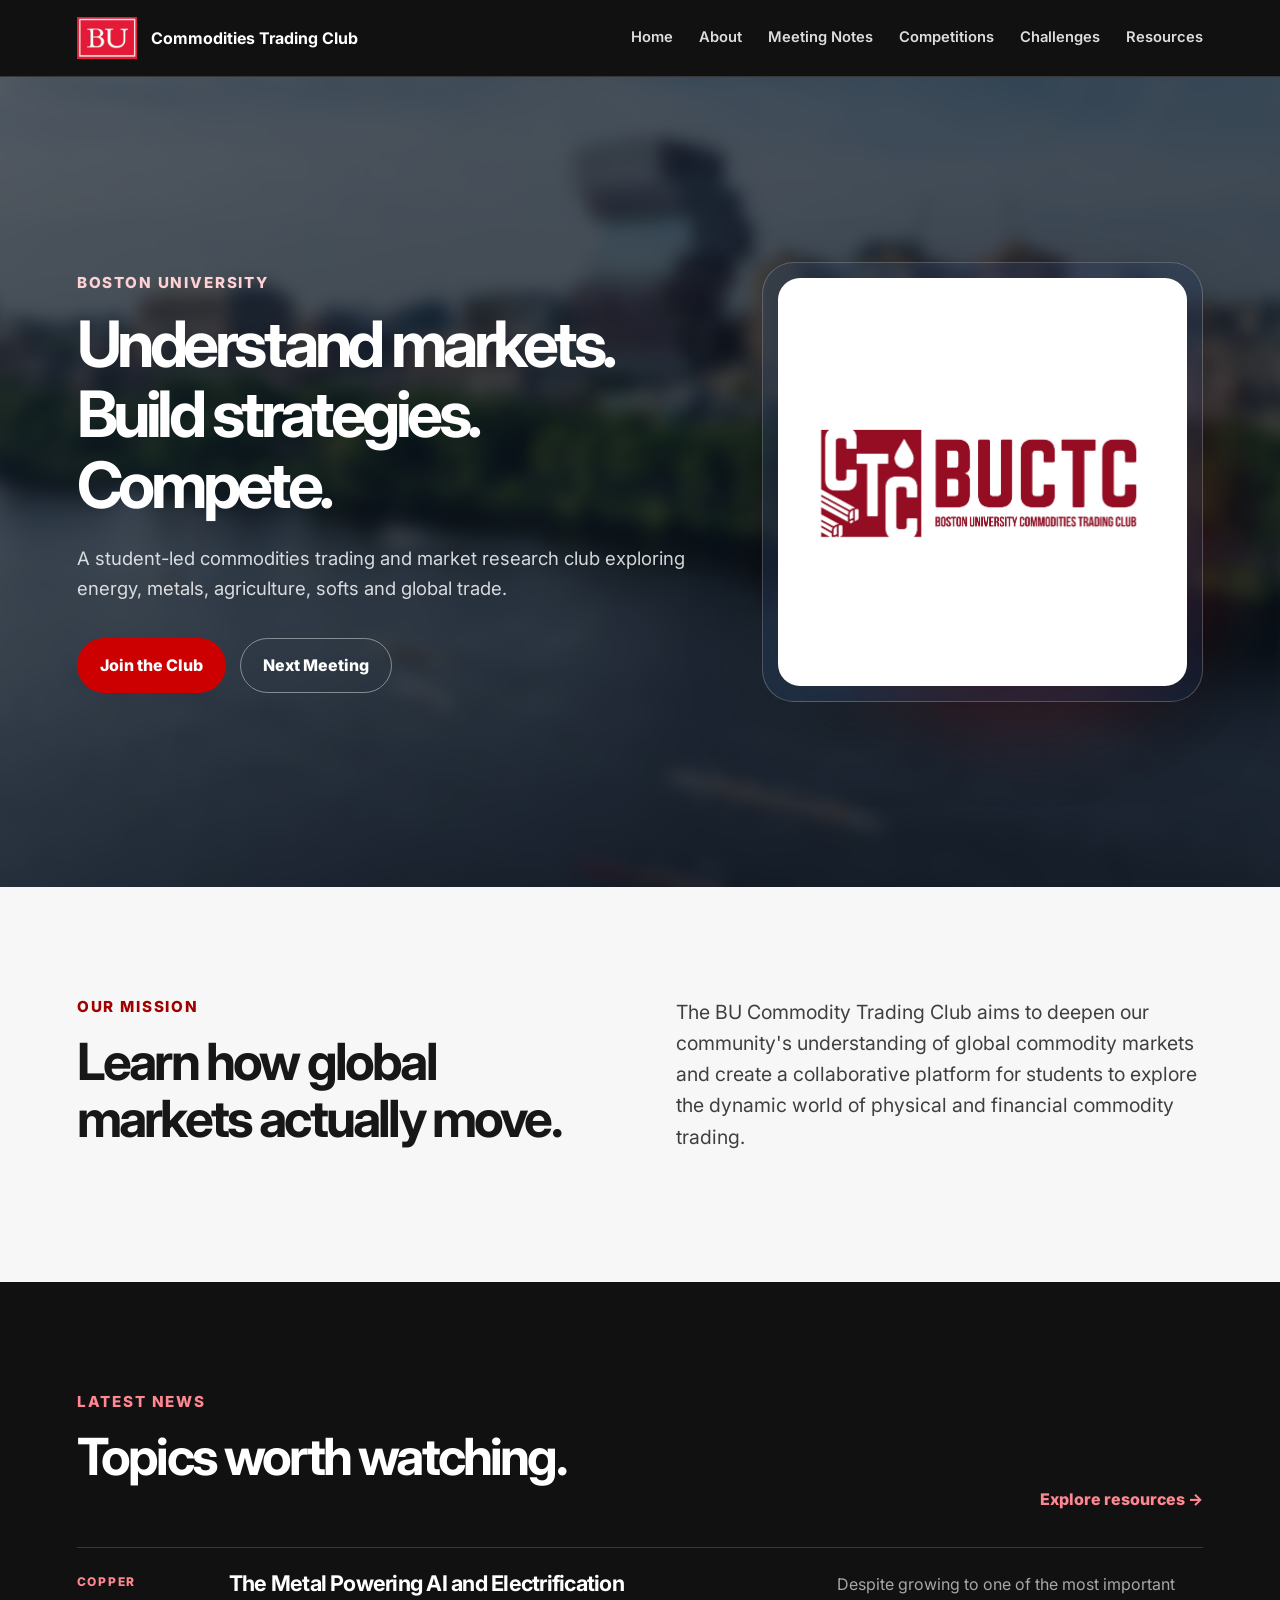
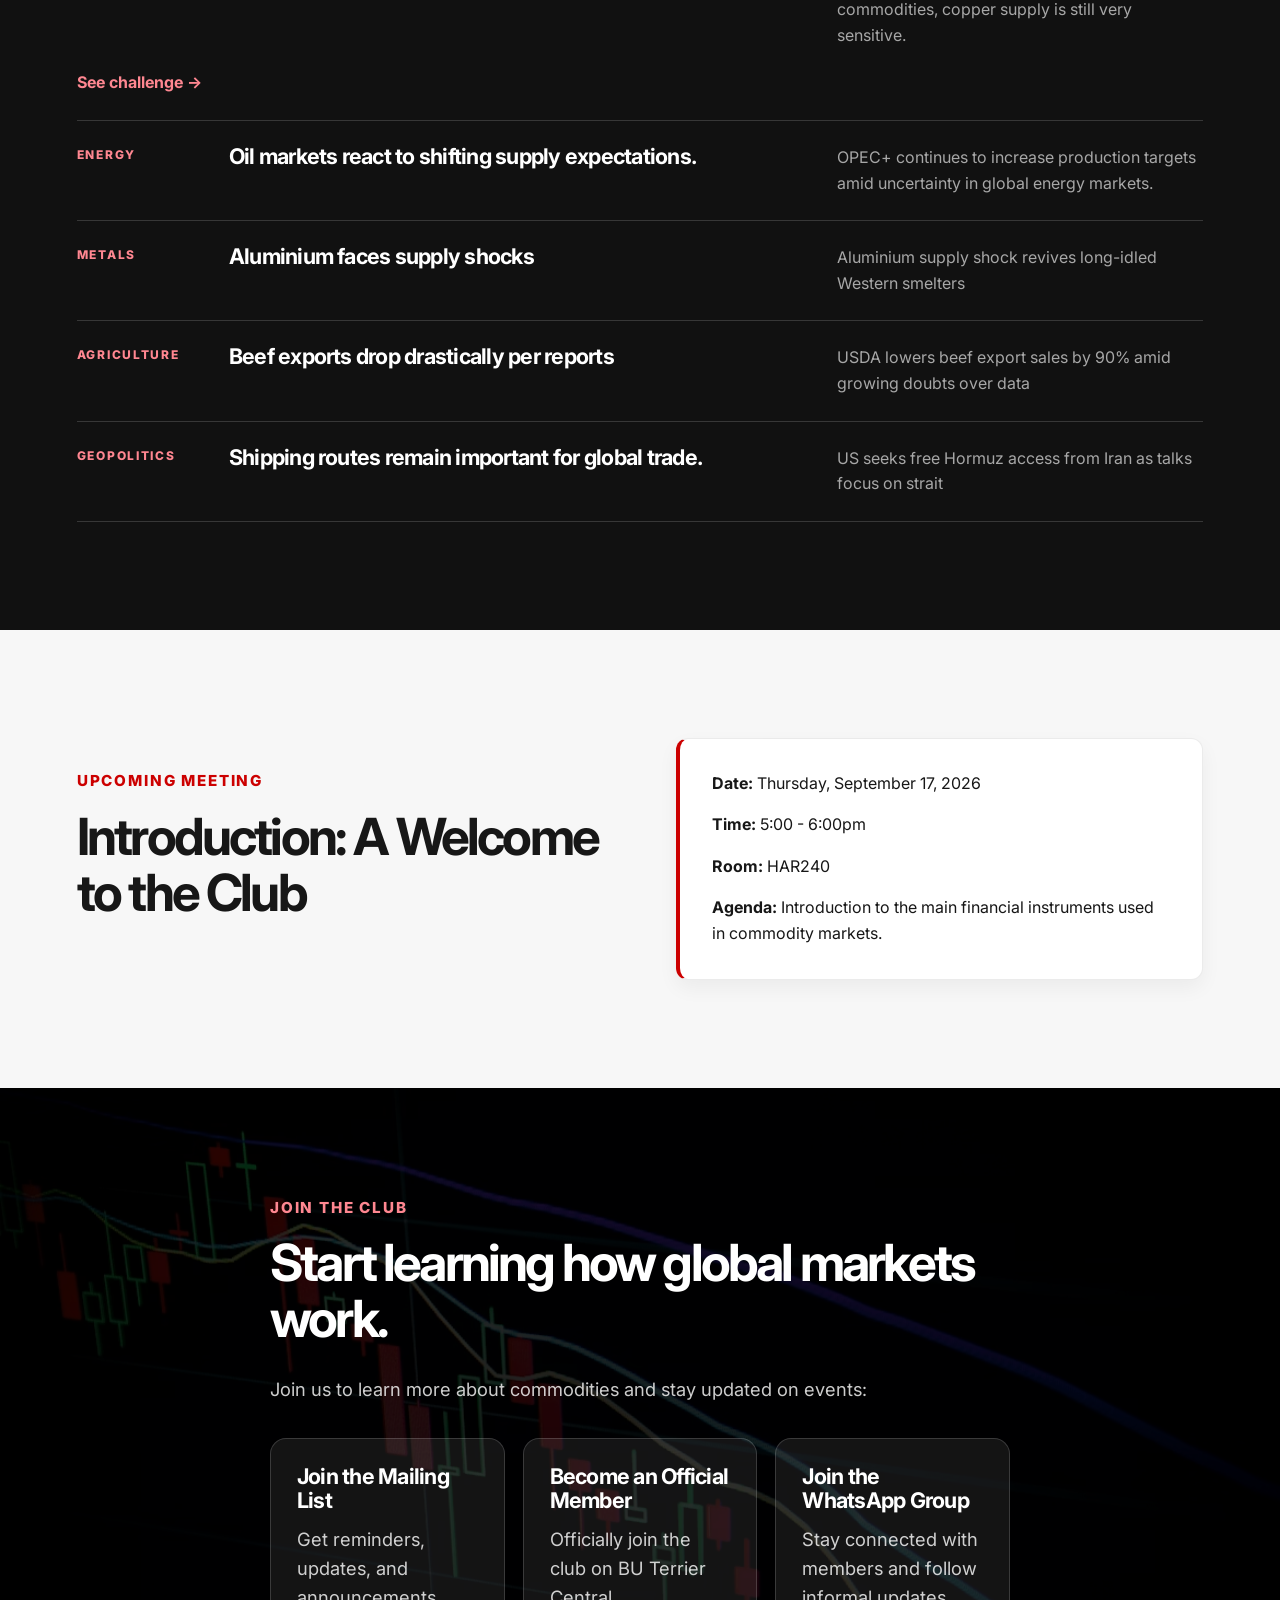
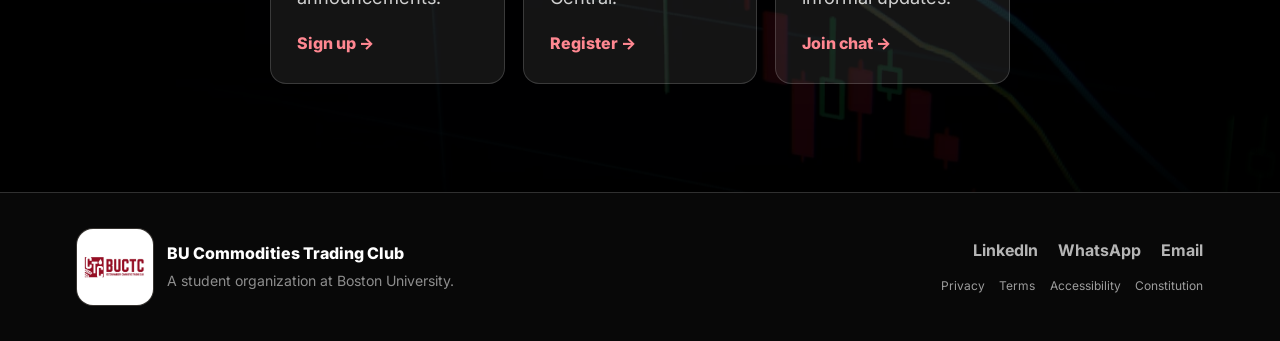
==== index.html @ 94e97940 "added meeting notes for 9/10/26 meeting" ====
<!DOCTYPE html>
<html lang="en">
<head>
    <meta charset="UTF-8">
    <meta name="viewport" content="width=device-width, initial-scale=1.0">
    <title>BU Commodities Trading Club</title>
    <link rel="icon" type="image/png" href="favicon.png" sizes="any">
    <meta name="description" 
        content="BU Commodities Trading Club is a Boston University student organization for learning about commodity markets, trading, research, and competitions.">
    <meta name="robots" content="index, follow">

    <link rel="canonical" href="https://buctc.org/">
    <link rel="stylesheet" href="style.css">
    <link rel="preconnect" href="https://fonts.googleapis.com">
    <link rel="preconnect" href="https://fonts.gstatic.com" crossorigin>
    <link href="https://fonts.googleapis.com/css2?family=Inter:wght@400;500;600;700;800&family=Playfair+Display:wght@600;700&display=swap" rel="stylesheet">
</head>

<body>

<header class="site-header">
    <nav class="navbar container">
        <details class="mobile-menu">
            <summary aria-label="Open navigation">
                <span></span>
                <span></span>
                <span></span>
            </summary>

            <div class="mobile-menu-links">
                <a href="index.html">Home</a>
                <a href="about.html">About</a>
                <a href="notes.html">Meeting Notes</a>
                <a href="competitions.html">Competitions</a>
                <a href="challenges.html">Challenges</a>
                <a href="resources.html">Resources</a>
            </div>
        </details>
        <div class="logo">
            <a class="logo-image-link" href="https://terriercentral.bu.edu/" aria-label="Visit BU student organizations website">
            <img class="logo-image" src="images/bu-logo.jpg" alt="Boston University logo">
            </a>
            <span class="club-brand-copy">
                <strong>Commodities Trading Club</strong>
            </span>
        </div>

        <div class="nav-links">
            <a href="index.html">Home</a>
            <a href="about.html">About</a>
            <a href="notes.html">Meeting Notes</a>
            <a href="competitions.html">Competitions</a>
            <a href="challenges.html">Challenges</a>
            <a href="resources.html">Resources</a>
        </div>
    </nav>
</header>

<main>
    <section class="hero">
        <div class="container hero-content hero-split">

            <div class="hero-text-column">
                <p class="eyebrow">Boston University</p>

                <h1>
                    Understand markets.<br>
                    Build strategies.<br>
                    Compete.
                </h1>

                <p class="hero-text">
                    A student-led commodities trading and market research club
                    exploring energy, metals, agriculture, softs and global trade.
                </p>

                <div class="button-row">
                    <a class="button button-gold" href="#join">Join the Club</a>
                    <a class="button button-outline" href="#meeting">Next Meeting</a>
                </div>
            </div>

            <div class="hero-logo-column">
                <div class="hero-logo-frame">
                    <img src="images/club-logo.jpg" alt="BU Commodities Trading Club logo"
                        class="hero-logo-large">
                </div>
            </div>

        </div>
    </section>

    <section class="section section-light">
        <div class="container split-layout">
            <div>
                <p class="eyebrow dark">Our Mission</p>
                <h2>Learn how global markets actually move.</h2>
            </div>

            <div>
                <p class="large-copy">
                    The BU Commodity Trading Club aims to deepen our 
                    community's understanding of global commodity markets 
                    and create a collaborative platform for students to 
                    explore the dynamic world of physical and financial 
                    commodity trading.
                </p>
            </div>
        </div>
    </section>

    <section class="section section-dark">
        <div class="container">
            <div class="section-heading-row">
                <div>
                    <p class="eyebrow">Latest News</p>
                    <h2>Topics worth watching.</h2>
                </div>

                <a class="text-link light-link" href="resources.html">
                    Explore resources →
                </a>
            </div>

            <div class="news-list">
                <article class="news-item challenge-news-item">
                    <span>Copper</span>
                    <h3>The Metal Powering AI and Electrification</h3>
                    <p>
                        Despite growing to one of the most important commodities,
                        copper supply is still very sensitive.
                    </p>
                    <a class="news-link" href="challenges.html">
                        See challenge →
                    </a>
                    <a
                        class="mobile-news-item-overlay"
                        href="challenges.html"
                        aria-label="View the copper challenge"
                    ></a>
                </article>

                <article class="news-item news-item-clickable">
                    <span>Energy</span>
                    <h3>Oil markets react to shifting supply expectations.</h3>
                    <p>
                        OPEC+ continues to increase production targets amid 
                        uncertainty in global energy markets.
                    </p>
                    <a
                        class="news-item-overlay"
                        href="https://www.reuters.com/business/energy/opec-set-fourth-oil-quota-hike-since-hormuz-closure-sources-say-2026-06-07/"
                        target="_blank"
                        rel="noopener noreferrer"
                        aria-label="Read the Reuters article about oil markets and OPEC+"
                    ></a>
                </article>

                <article class="news-item news-item-clickable">
                    <span>Metals</span>
                    <h3>Aluminium faces supply shocks</h3>
                    <p>Aluminium supply shock revives long-idled Western smelters</p>
                    <a
                        class="news-item-overlay"
                        href="https://www.reuters.com/commentary/reuters-open-interest/aluminium-supply-shock-revives-long-idled-western-smelters-2026-07-09/"
                        target="_blank"
                        rel="noopener noreferrer"
                        aria-label="Read the Reuters article about aluminium supply shocks"
                    ></a>
                </article>

                <article class="news-item news-item-clickable">
                    <span>Agriculture</span>
                    <h3>Beef exports drop drastically per reports</h3>
                    <p>USDA lowers beef export sales by 90% amid growing doubts over data</p>
                    <a
                        class="news-item-overlay"
                        href="https://www.reuters.com/business/usda-lowers-beef-export-sales-by-90-amid-growing-doubts-over-data-2026-07-09/"
                        target="_blank"
                        rel="noopener noreferrer"
                        aria-label="Read the Reuters article about US beef export sales"
                    ></a>
                </article>

                <article class="news-item news-item-clickable">
                    <span>Geopolitics</span>
                    <h3>Shipping routes remain important for global trade.</h3>
                    <p>US seeks free Hormuz access from Iran as talks focus on strait</p>
                    <a
                        class="news-item-overlay"
                        href="https://www.reuters.com/world/asia-pacific/trump-says-us-iran-agree-continue-talks-ceasefire-over-2026-07-11/"
                        target="_blank"
                        rel="noopener noreferrer"
                        aria-label="Read the Reuters article about the Strait of Hormuz"
                    ></a>
                </article>
            </div>
        </div>
    </section>

    <section id="meeting" class="section section-gold">
        <div class="container meeting-layout">
            <div>
                <p class="eyebrow dark">Upcoming Meeting</p>
                <h2>Introduction: A Welcome to the Club</h2>
            </div>

            <div class="meeting-details">
                <p><strong>Date:</strong> Thursday, September 17, 2026</p>
                <p><strong>Time:</strong> 5:00 - 6:00pm</p>
                <p><strong>Room:</strong> HAR240</p>
                <p>
                    <strong>Agenda:</strong> Introduction to the main financial instruments 
                    used in commodity markets. 
                </p>
            </div>
        </div>
    </section>

    <section id="join" class="section join-section">
        <div class="container join-content">
            <p class="eyebrow">Join the Club</p>
        
            <h2>Start learning how global markets work.</h2>
            
            <p>Join us to learn more about commodities and stay updated on events:</p>

            <div class="join-actions">
                <a class="join-card" href="mailing-list.html">
                    <h3>Join the Mailing List</h3>
                    <p>Get reminders, updates, and announcements.</p>
                    <span>Sign up →</span>
                </a>

                <a class="join-card" href="https://terriercentral.bu.edu/CTC/club_signup">
                    <h3>Become an Official Member</h3>
                    <p>Officially join the club on BU Terrier Central.</p>
                    <span>Register →</span>
                </a>

                <a class="join-card" href="https://chat.whatsapp.com/Js0UxszstiD2Dkolu4axRU?mode=gi_t" target="_blank">
                    <h3>Join the WhatsApp Group</h3>
                    <p>Stay connected with members and follow informal updates.</p> 
                    <span>Join chat →</span>
                </a>
            </div>
        </div>
    </section>

</main>

<footer class="site-footer">
    <div class="container footer-layout">
        <div class="footer-brand">
            <img src="images/club-logo.jpg" alt="" class="footer-logo" loading="lazy">
            <div>
                <p class="footer-title">BU Commodities Trading Club</p>
                <p>A student organization at Boston University.</p>
            </div>
        </div>

        <div class="footer-nav">
            <div class="footer-links">
                <a href="https://www.linkedin.com/company/bu-commodities-trading-club/posts/?feedView=all" target="_blank" rel="noopener">LinkedIn</a>
                <a href="https://chat.whatsapp.com/Js0UxszstiD2Dkolu4axRU?mode=gi_t">WhatsApp</a>
                <a href="mailto:bucommodities@gmail.com">Email</a>
            </div>

            <div class="footer-legal">
                <a href="privacy.html">Privacy</a>
                <a href="terms.html">Terms</a>
                <a href="accessibility.html">Accessibility</a>
                <a href="constitution.pdf" target="_blank" rel="noopener">Constitution</a>
            </div>
        </div>
    </div>
</footer>

</body>
</html>
---- style.css ----
:root {
    --black: #111111;
    --black-soft: #1c1c1c;
    --black-card: #242424;

    --scarlet: #cc0000;
    --scarlet-dark: #a00000;
    --scarlet-light: #e32636;
    --scarlet-on-dark: #ff8791;
    --scarlet-on-photo: #ffd0d4;

    --white: #ffffff;
    --off-white: #f7f7f7;
    --light-gray: #e5e5e5;

    --text-dark: #171717;
    --text-muted: #666666;

    --light-border: rgba(17, 17, 17, 0.14);
    --dark-border: rgba(255, 255, 255, 0.16);

    --shadow: 0 16px 42px rgba(0, 0, 0, 0.18);

    /* Club logo palette */
    --ctc-navy: #0b376f;
    --ctc-cream: #f4e6d4;
    --ctc-cream-soft: #fbf5ed;
    --ctc-logo-border: rgba(244, 230, 212, 0.28);
}

* {
    box-sizing: border-box;
}

html {
    scroll-behavior: smooth;
}

body {
    margin: 0;
    background: var(--black);
    color: var(--white);
    font-family: "Inter", Arial, sans-serif;
    line-height: 1.6;
}

a {
    color: inherit;
    text-decoration: none;
}

p {
    margin-top: 0;
}

h1,
h2,
h3 {
    line-height: 1.1;
    margin-top: 0;
}

h1 {
    font-size: clamp(2.8rem, 5vw, 5rem);
    letter-spacing: -0.07em;
}

h2 {
    margin-bottom: 28px;
    font-size: clamp(2rem, 4vw, 3.8rem);
    letter-spacing: -0.055em;
}

h3 {
    font-size: 1.35rem;
    letter-spacing: -0.035em;
}

.container {
    width: min(1180px, 88%);
    margin: 0 auto;
}

.narrow {
    max-width: 900px;
}

/* Header and navigation */

.site-header {
    background: var(--black);
    border-bottom: 1px solid var(--dark-border);
}

.navbar {
    display: flex;
    min-height: 76px;
    align-items: center;
    justify-content: space-between;
    gap: 28px;
}

.logo {
    display: flex;
    align-items: center;
    gap: 14px;
    font-weight: 800;
    line-height: 1.15;
}

.logo-image-link {
    display: block;
    flex: 0 0 auto;
}

.logo-image-link:focus-visible {
    outline: 3px solid var(--scarlet-on-dark);
    outline-offset: 4px;
}

.logo-image {
    height: 42px;
    width: auto;
    display: block;
    flex: 0 0 auto;
    object-fit: contain;
    border-radius: 0;
    background: transparent;
    box-shadow: none;
}

.nav-links {
    display: flex;
    flex-wrap: wrap;
    justify-content: flex-end;
    gap: 26px;
}

.nav-links a {
    color: rgba(255, 255, 255, 0.86);
    font-size: 0.92rem;
    font-weight: 600;
}

.nav-links a:hover {
    color: var(--scarlet-on-dark);
}

/* Hero */

.hero {
    position: relative;
    overflow: hidden;
    isolation: isolate;
    min-height: 90vh;
    display: flex;
    align-items: center;
    padding: 7rem 0;
}

/* Background image */
.hero::before {
    content: "";
    position: absolute;
    inset: 0;

    background: url("images/bu-bckgr.jpg") center center / cover no-repeat;

    filter: blur(8px);
    transform: scale(1.08); /* prevents blur from showing edges */

    z-index: -2;
}

/* Dark overlay for readability */
.hero::after {
    content: "";
    position: absolute;
    inset: 0;

    background: rgba(10, 18, 32, 0.68);

    z-index: -1;
}

/* Keep content above background */
.hero-content {
    position: relative;
    z-index: 2;
}

.hero-split {
    display: flex;
    align-items: center;
    justify-content: space-between;
    gap: clamp(42px, 6vw, 88px);
}

.hero-text-column {
    flex: 1 1 58%;
    max-width: 700px;
}

.hero-logo-column {
    flex: 1 1 42%;
    display: flex;
    justify-content: center;
    align-items: center;
}

.hero-logo-frame {
    position: relative;
    width: min(100%, 560px);
    padding: clamp(9px, 1.4vw, 15px);
    border: 1px solid rgba(244, 230, 212, 0.24);
    border-radius: 32px;
    background:
        linear-gradient(145deg, rgba(255, 255, 255, 0.08), rgba(255, 255, 255, 0.015)),
        rgba(5, 27, 58, 0.38);
    box-shadow: 0 30px 70px rgba(0, 0, 0, 0.25);
    isolation: isolate;
}

.hero-logo-frame::before {
    content: "";
    position: absolute;
    inset: 8% -7% -8% 12%;
    z-index: -1;
    border-radius: 50%;
    background: rgba(204, 0, 0, 0.13);
    filter: blur(38px);
}

.hero-logo-large {
    display: block;
    width: 100%;
    max-width: 100%;
    height: auto;
    border-radius: 22px;
    background: var(--ctc-cream);
}

.hero h1 {
    max-width: 760px;
    margin-bottom: 24px;
}

.hero-text {
    max-width: 680px;
    margin-bottom: 34px;
    color: rgba(255, 255, 255, 0.82);
    font-size: 1.16rem;
}

.eyebrow {
    margin-bottom: 14px;
    color: var(--scarlet-on-dark);
    font-size: 0.95rem;
    font-weight: 800;
    letter-spacing: 0.12em;
    text-transform: uppercase;
}

.eyebrow.dark {
    color: var(--scarlet-dark);
}

.hero .eyebrow {
    color: var(--scarlet-on-photo);
}

/* Buttons */

.button-row {
    display: flex;
    flex-wrap: wrap;
    gap: 14px;
}

.button {
    display: inline-flex;
    align-items: center;
    justify-content: center;
    padding: 14px 22px;
    border: 1px solid transparent;
    border-radius: 999px;
    appearance: none;
    cursor: pointer;
    font: inherit;
    font-weight: 800;
    transition: 0.2s ease;
}

.button:hover {
    transform: translateY(-2px);
}

.button-red,
.button-gold {
    background: var(--scarlet);
    color: var(--white);
}

.button-red:hover,
.button-gold:hover {
    background: var(--scarlet-light);
}

.button-outline {
    border-color: rgba(255, 255, 255, 0.42);
    color: var(--white);
}

.button-outline:hover {
    border-color: var(--scarlet-light);
    color: var(--white);
}

.button-dark {
    margin-top: 8px;
    background: var(--black);
    color: var(--white);
}

.button-dark:hover {
    background: var(--black-soft);
}

/* General sections */

.section {
    padding: 108px 0;
}

.section-light {
    background: var(--off-white);
    color: var(--text-dark);
}

.section-dark {
    background: var(--black);
    color: var(--white);
}

.section-gold {
    background: var(--off-white);
    color: var(--text-dark);
}

.split-layout,
.image-text-layout,
.meeting-layout {
    display: grid;
    grid-template-columns: 1fr 1fr;
    align-items: center;
    gap: 72px;
}

.large-copy {
    color: #3f3f3f;
    font-size: 1.22rem;
}

.dark-copy {
    color: var(--text-dark);
}

/* Cards */

.card-grid {
    display: grid;
    gap: 22px;
    margin-top: 42px;
}

.three-column {
    grid-template-columns: repeat(3, 1fr);
}

.feature-card {
    min-height: 265px;
    padding: 30px;
    border: 1px solid var(--dark-border);
    border-radius: 16px;
    background: rgba(255, 255, 255, 0.05);
}

.feature-card p {
    color: rgba(255, 255, 255, 0.72);
}

.card-number {
    color: var(--scarlet-on-dark) !important;
    font-size: 0.8rem;
    font-weight: 800;
    letter-spacing: 0.16em;
}

.light-card {
    padding: 28px;
    border: 1px solid var(--light-border);
    border-radius: 16px;
    background: var(--white);
    box-shadow: 0 8px 22px rgba(0, 0, 0, 0.05);
}

.light-card .card-number {
    color: var(--scarlet-dark) !important;
}

.section-dark .light-card {
    background: rgba(255,255,255,0.05);
    border: 1px solid var(--dark-border);
    color: white;
}

.section-dark .light-card p {
    color: rgba(255,255,255,0.75);
}

.section-dark .light-card .card-number {
    color: var(--scarlet-on-dark) !important;
}

.section-light .dark-list-card {
    border-bottom: 1px solid var(--light-border);
}

.section-light .dark-list-card h3 {
    color: var(--text-dark);
}

.section-light .content-meta {
    color: var(--scarlet-dark);
}

/* Image panels */

.image-panel {
    min-height: 440px;
    border-radius: 18px;
    background-color: var(--black-soft);
    background-position: center;
    background-size: cover;
    box-shadow: var(--shadow);
}

.team-image {
    background-image:
        linear-gradient(rgba(0, 0, 0, 0.12), rgba(0, 0, 0, 0.12)),
        url("images/team.jpg");
}

/* Links */

.text-link {
    color: var(--scarlet-dark);
    font-weight: 800;
}

.text-link:hover {
    color: var(--scarlet-light);
}

.light-link,
.light-link:hover {
    color: var(--scarlet-on-dark);
}

.section-heading-row {
    display: flex;
    align-items: end;
    justify-content: space-between;
    gap: 30px;
}

.constitution-link {
    color: #0066cc;
    text-decoration: underline;
}

.constitution-link:hover {
    color: #004999;
}

/* News section */

.news-list {
    margin-top: 34px;
    border-top: 1px solid var(--dark-border);
}

.news-item {
    display: grid;
    grid-template-columns: 130px 1.6fr 1fr;
    gap: 22px;
    padding: 24px 0;
    border-bottom: 1px solid var(--dark-border);
}

.news-item span,
.content-meta,
.resource-card span {
    color: var(--scarlet-light);
    font-size: 0.75rem;
    font-weight: 800;
    letter-spacing: 0.14em;
    text-transform: uppercase;
}

.news-item span {
    color: var(--scarlet-on-dark);
}

.news-item h3,
.news-item p {
    margin-bottom: 0;
}

.news-item p {
    color: rgba(255, 255, 255, 0.63);
}


/* Clickable news-feed rows */

.news-item-clickable {
    position: relative;
    cursor: pointer;
    transition:
        background-color 0.2s ease,
        padding-left 0.2s ease,
        padding-right 0.2s ease;
}

.news-item-clickable:hover,
.news-item-clickable:focus-within {
    padding-left: 16px;
    padding-right: 16px;
    background: rgba(255, 255, 255, 0.05);
}

.news-item-clickable h3 {
    transition: color 0.2s ease;
}

.news-item-clickable:hover h3,
.news-item-clickable:focus-within h3 {
    color: var(--scarlet-light);
}

.news-item-overlay {
    position: absolute;
    inset: 0;
    z-index: 1;
    border-radius: 8px;
}

.news-item-overlay:focus-visible {
    outline: 2px solid var(--scarlet-light);
    outline-offset: 4px;
}

/* Upcoming meeting */

.meeting-details {
    padding: 32px;
    background: white;
    border: 1px solid rgba(0,0,0,0.08);
    border-left: 4px solid var(--scarlet);
    border-radius: 12px;
    box-shadow: 0 8px 20px rgba(0,0,0,0.05);
}

.meeting-details p:last-child {
    margin-bottom: 0;
}

.section-gold .eyebrow {
    color: var(--scarlet);
}

.section-gold h2 {
    color: var(--text-dark);
}

/* Join section */

.join-section {
    background:
        linear-gradient(
            rgba(0, 0, 0, 0.82),
            rgba(0, 0, 0, 0.93)
        ),
        url("images/market-screens.jpg");
    background-position: center;
    background-size: cover;
}

.join-content {
    max-width: 740px;
}

.join-content p:not(.eyebrow) {
    color: rgba(255, 255, 255, 0.8);
    font-size: 1.15rem;
}

.join-actions {
    display: grid;
    grid-template-columns: repeat(3, 1fr);
    gap: 18px;
    margin-top: 34px;
}

.join-card {
    display: block;
    min-height: 230px;
    padding: 26px;
    border: 1px solid rgba(255,255,255,0.16);
    border-radius: 16px;
    background: rgba(255,255,255,0.08);
    transition: 0.2s ease;
}

.join-card:hover {
    transform: translateY(-4px);
    border-color: var(--scarlet-light);
    background: rgba(255,255,255,0.12);
}

.join-card h3 {
    margin-bottom: 12px;
}

.join-card p {
    color: rgba(255,255,255,0.72);
}

.join-card span {
    color: var(--scarlet-on-dark);
    font-weight: 800;
}

/* Secondary page hero sections */

.page-hero {
    display: flex;
    min-height: 540px;
    align-items: center;
    background:
        linear-gradient(
            90deg,
            rgba(0, 0, 0, 0.96),
            rgba(0, 0, 0, 0.72)
        ),
        url("images/hero-bg.jpg");
    background-position: center;
    background-size: cover;
}

.page-hero h1 {
    margin-bottom: 22px;
    font-size: clamp(3.3rem, 6vw, 6.4rem);
}

.resource-hero {
    background:
        linear-gradient(
            90deg,
            rgba(0, 0, 0, 0.95),
            rgba(0, 0, 0, 0.68)
        ),
        url("images/hero-bg.jpg");
    background-position: center;
    background-size: cover;
}

/* About page */

.tag-grid {
    display: flex;
    flex-wrap: wrap;
    gap: 12px;
    margin-top: 36px;
}

.tag-grid span {
    padding: 11px 16px;
    border: 1px solid var(--light-border);
    border-radius: 999px;
    background: var(--white);
    font-weight: 700;
}

.person-card {
    padding: 16px;
    border: 1px solid var(--dark-border);
    border-radius: 16px;
    background: rgba(255, 255, 255, 0.05);
}

.person-card h3 {
    margin: 18px 4px 4px;
}

.person-card p {
    margin: 0 4px 6px;
    color: rgba(255, 255, 255, 0.66);
}

.person-placeholder {
    display: grid;
    min-height: 230px;
    place-items: center;
    border-radius: 10px;
    background: var(--black-card);
    color: rgba(255, 255, 255, 0.47);
    font-weight: 700;
}

/* Notes page */

.content-list {
    display: grid;
    gap: 16px;
    margin-top: 34px;
}

.content-card {
    display: flex;
    align-items: center;
    justify-content: space-between;
    gap: 24px;
    padding: 25px;
    border: 1px solid var(--light-border);
    border-radius: 14px;
    background: var(--white);
}

.content-card h3 {
    margin-bottom: 8px;
}

.content-card p:last-child {
    margin-bottom: 0;
    color: #555555;
}

.content-actions {
    display: flex;
    flex-wrap: wrap;
    gap: 10px;
}

.small-button {
    padding: 9px 14px;
    border-radius: 999px;
    background: var(--scarlet);
    color: var(--white);
    font-size: 0.84rem;
    font-weight: 800;
}

.small-button:hover {
    background: var(--scarlet-light);
}

.small-button.secondary {
    border: 1px solid var(--light-border);
    background: transparent;
    color: var(--black);
}

.small-button.secondary:hover {
    border-color: var(--scarlet);
    color: var(--scarlet);
}

/* Competitions page */

.competition-page-image {
    background-image:
        linear-gradient(rgba(0, 0, 0, 0.14), rgba(0, 0, 0, 0.14)),
        url("images/competition.jpg");
}

/* Challenges page */

.dark-list-card {
    padding: 20px 0;
    border-bottom: 1px solid var(--dark-border);
}

.dark-list-card h3 {
    margin-bottom: 0;
}

/* Resources page */

.resource-grid {
    display: grid;
    grid-template-columns: repeat(3, 1fr);
    gap: 20px;
    margin-top: 34px;
}

.resource-card {
    min-height: 200px;
    padding: 24px;
    border: 1px solid var(--light-border);
    border-radius: 14px;
    background: var(--white);
    transition: 0.2s ease;
}

.resource-card:hover {
    transform: translateY(-4px);
    border-color: rgba(204, 0, 0, 0.38);
    box-shadow: var(--shadow);
}

.resource-card h3 {
    margin-top: 14px;
    margin-bottom: 8px;
}

.resource-card p {
    color: #5b5b5b;
}

.two-column-list {
    display: grid;
    grid-template-columns: repeat(2, 1fr);
    gap: 72px;
    margin-top: 36px;
}

.simple-list {
    display: grid;
}

.simple-list a {
    display: grid;
    gap: 4px;
    padding: 20px 0;
    border-bottom: 1px solid var(--dark-border);
}

.simple-list a:hover strong {
    color: var(--scarlet-on-dark);
}

.simple-list span {
    color: rgba(255, 255, 255, 0.62);
    font-size: 0.9rem;
}

.news-link {
    color: var(--scarlet-on-dark);
    font-weight: 700;
}

.news-link:hover {
    text-decoration: underline;
}

/* Footer */

.site-footer {
    padding: 36px 0;
    border-top: 1px solid var(--dark-border);
    background: #080808;
}

.footer-layout {
    display: flex;
    align-items: center;
    justify-content: space-between;
    gap: 24px;
}

.footer-title {
    margin-bottom: 4px;
    font-weight: 800;
}

.site-footer p:not(.footer-title) {
    margin-bottom: 0;
    color: rgba(255, 255, 255, 0.54);
    font-size: 0.88rem;
}

.footer-links {
    display: flex;
    flex-wrap: wrap;
    gap: 20px;
}

.footer-links a {
    color: rgba(255, 255, 255, 0.7);
    font-size: 1rem;
    font-weight: 700;
}

.footer-links a:hover {
    color: var(--scarlet-on-dark);
}

.footer-brand {
    display: flex;
    align-items: center;
    gap: 14px;
}

.footer-logo {
    display: block;
    width: 76px;
    height: 76px;
    object-fit: cover;
    border-radius: 16px;
    background: var(--ctc-cream);
    box-shadow: 0 0 0 1px rgba(244, 230, 212, 0.2);
}

.footer-nav {
    display: flex;
    flex-direction: column;
    align-items: flex-end;
    gap: 0.75rem;
}

.footer-legal {
    display: flex;
    align-items: center;
    justify-content: flex-end;
    flex-wrap: wrap;
    gap: 0.9rem;
    font-size: 0.75rem;
    opacity: 0.6;
}

.footer-legal a {
    color: inherit;
    text-decoration: none;
    transition: opacity 0.2s ease;
}

.footer-legal a:hover,
.footer-legal a:focus-visible {
    opacity: 1;
    text-decoration: underline;
}

/* Informational, legal, accessibility, and error pages */
.legal-page {
    min-height: 68vh;
}

.legal-container {
    max-width: 820px;
}

.legal-container h1 {
    color: var(--);
    margin-bottom: 18px;
}

.legal-container h2 {
    color: var(--text-dark);
    margin-top: 34px;
    margin-bottom: 10px;
    font-size: 1.45rem;
}

.legal-container .legal-section-heading {
    color: inherit;
    margin-top: 0;
    margin-bottom: 1em;
    font-size: 1.35rem;
    line-height: 1.1;
    letter-spacing: -0.035em;
}

.legal-container .legal-subsection-heading {
    margin-top: 1.33em;
    margin-bottom: 1.33em;
    font-size: 1em;
    line-height: normal;
    letter-spacing: normal;
}

.legal-container p {
    line-height: 1.75;
    margin-bottom: 16px;
}

.legal-updated {
    font-size: 0.92rem;
    opacity: 0.72;
}

.error-page .button-row .button {
    height: 52px;
    min-height: 52px;
    padding-top: 0;
    padding-bottom: 0;
    align-items: center;
    justify-content: center;
}

.error-page .button-dark {
    margin-top: 0;
}

@media (max-width: 700px) {
    .footer-nav {
        align-items: flex-start;
    }

    .footer-legal {
        justify-content: flex-start;
    }
}

@media (min-width: 901px) {
    .hero::before {
        background-position: center 10%;
    }
}

/* Tablet layout */

@media (max-width: 900px) {
    .navbar {
        align-items: flex-start;
        flex-direction: column;
        padding: 18px 0;
    }

    .nav-links {
        justify-content: flex-start;
        gap: 14px 20px;
    }

    .hero {
        min-height: 680px;
    }

    .hero-split {
        flex-direction: column;
        text-align: center;
        gap: 2.5rem;
    }

    .hero-logo-frame {
        width: min(78vw, 470px);
    }

    .button-row {
        justify-content: center;
    }

    .split-layout,
    .image-text-layout,
    .meeting-layout,
    .two-column-list {
        grid-template-columns: 1fr;
        gap: 36px;
    }

    .three-column,
    .resource-grid {
        grid-template-columns: 1fr;
    }

    .news-item {
        grid-template-columns: 1fr;
        gap: 6px;
    }

    .join-actions {
        grid-template-columns: 1fr;
    }

    .content-card {
        align-items: flex-start;
        flex-direction: column;
    }

    .meeting-details {
        padding: 0 0 0 18px;
    }
}

/* Mobile layout */

@media (max-width: 560px) {
    h1 {
        font-size: 3.4rem;
    }

    .hero-logo-column {
        margin-top: 12px;
    }

    .hero-logo-frame {
        width: min(88vw, 430px);
        border-radius: 22px;
    }

    .hero-logo-large {
        border-radius: 16px;
    }

    .footer-logo {
        width: 62px;
        height: 62px;
    }

    .hero-content {
        padding: 80px 0;
    }

    .footer-layout {
        align-items: flex-start;
        flex-direction: column;
    }

    .footer-brand {
        align-items: flex-start;
    }
}

/* =========================================================
   Mobile-only refinements
   ========================================================= */

/* Hidden on desktop */
.mobile-menu {
    display: none;
}

.mobile-news-item-overlay {
    display: none;
}

@media (max-width: 560px) {
    /* General mobile spacing */
    .section {
        padding: 54px 0;
    }

    .container {
        width: min(92%, 1180px);
    }

    h2 {
        margin-bottom: 18px;
    }

    .eyebrow {
        margin-bottom: 12px;
    }

    /* Header */
    .navbar {
        min-height: 64px;
        padding: 10px 0;
        flex-direction: row;
        align-items: center;
        justify-content: flex-start;
        gap: 12px;
    }

    .nav-links {
        display: none;
    }

    .mobile-menu {
        position: relative;
        display: block;
        flex: 0 0 auto;
        z-index: 30;
    }

    .mobile-menu summary {
        display: flex;
        width: 40px;
        height: 40px;
        flex-direction: column;
        align-items: center;
        justify-content: center;
        gap: 5px;
        cursor: pointer;
        list-style: none;
        border: 1px solid var(--dark-border);
        border-radius: 10px;
        background: rgba(255, 255, 255, 0.04);
    }

    .mobile-menu summary::-webkit-details-marker {
        display: none;
    }

    .mobile-menu summary span {
        display: block;
        width: 19px;
        height: 2px;
        border-radius: 999px;
        background: var(--white);
    }

    .mobile-menu-links {
        position: absolute;
        top: calc(100% + 10px);
        left: 0;
        width: min(78vw, 285px);
        padding: 10px;
        border: 1px solid var(--dark-border);
        border-radius: 14px;
        background: #0b0b0b;
        box-shadow: 0 18px 45px rgba(0, 0, 0, 0.38);
    }

    .mobile-menu-links a {
        display: block;
        padding: 10px 12px;
        border-radius: 8px;
        color: rgba(255, 255, 255, 0.9);
        font-size: 0.92rem;
        font-weight: 700;
    }

    .mobile-menu-links a:hover,
    .mobile-menu-links a:focus-visible {
        background: rgba(255, 255, 255, 0.07);
        color: var(--scarlet-on-dark);
    }

    .logo {
        min-width: 0;
        gap: 10px;
        font-size: 0.88rem;
    }

    .logo-image {
        height: 34px;
    }

    /* Index hero */
    .hero {
        min-height: 0;
        padding: 54px 0 50px;
    }

    .hero-content {
        padding: 0;
    }

    .hero-split {
        gap: 26px;
    }

    .hero h1 {
        margin-bottom: 17px;
        font-size: 2.85rem;
    }

    .hero-text {
        margin-bottom: 24px;
        font-size: 1.03rem;
    }

    .hero-logo-column {
        margin-top: 0;
    }

    .hero-logo-frame {
        width: min(62vw, 245px);
        padding: 8px;
        border-radius: 18px;
    }

    .hero-logo-large {
        border-radius: 12px;
    }

    /* Tighter layouts */
    .split-layout,
    .image-text-layout,
    .meeting-layout,
    .two-column-list {
        gap: 24px;
    }

    /* Index mission */
    .section-light .split-layout {
        gap: 14px;
    }

    .large-copy {
        font-size: 1.06rem;
    }

    /* Latest News */
    .section-heading-row {
        align-items: flex-start;
        flex-direction: column;
        gap: 8px;
    }

    .section-heading-row h2 {
        margin-bottom: 0;
        font-size: 1.9rem;
        white-space: nowrap;
    }

    .section-heading-row .text-link {
        display: inline-block;
        white-space: nowrap;
    }

    .news-list {
        margin-top: 22px;
    }

    .news-item {
        gap: 5px;
        padding: 18px 0;
    }

    /* Full clickable Copper challenge row on mobile */
    .challenge-news-item {
        position: relative;
        cursor: pointer;
    }

    .challenge-news-item .news-link {
        position: relative;
        z-index: 2;
    }

    .mobile-news-item-overlay {
        display: block;
        position: absolute;
        inset: 0;
        z-index: 1;
        border-radius: 8px;
    }

    .mobile-news-item-overlay:focus-visible {
        outline: 2px solid var(--scarlet-light);
        outline-offset: 3px;
    }

    /* Upcoming meeting */
    #meeting.section {
        padding: 50px 0;
    }

    #meeting .meeting-layout {
        gap: 20px;
    }

    .meeting-details {
        width: 100%;
        padding: 22px 20px;
        border: 1px solid rgba(0, 0, 0, 0.08);
        border-left: 4px solid var(--scarlet);
        border-radius: 12px;
        background: white;
    }

    .meeting-details p {
        margin-bottom: 9px;
    }

    /* Join section */
    .join-actions {
        gap: 13px;
        margin-top: 24px;
    }

    .join-card {
        min-height: 0;
        padding: 20px;
    }

    .join-card h3 {
        margin-bottom: 8px;
    }

    .join-card p,
    .join-content p:not(.eyebrow) {
        font-size: 0.95rem;
        line-height: 1.45;
    }

    .join-card p {
        margin-bottom: 13px;
    }

    /* Secondary page heroes */
    .page-hero {
        min-height: 0;
        padding: 64px 0 60px;
    }

    .page-hero h1 {
        margin-bottom: 16px;
        font-size: 2.55rem;
        letter-spacing: -0.055em;
    }

    .page-hero .hero-text {
        margin-bottom: 0;
    }

    /* General secondary-page spacing */
    .card-grid {
        gap: 14px;
        margin-top: 24px;
    }

    .feature-card,
    .light-card {
        min-height: 0;
        padding: 22px;
    }

    .image-panel {
        min-height: 250px;
    }

    .tag-grid {
        margin-top: 24px;
        gap: 9px;
    }

    /* Footer */
    .site-footer {
        padding: 28px 0;
    }

    .footer-layout {
        gap: 18px;
    }
}

/* =========================================================
   MAILING LIST PAGE
   ========================================================= */


/* =========================================================
   Main Section
   ========================================================= */

.mailing-section {
    min-height: calc(100vh - 80px);

    padding-top: clamp(80px, 9vw, 120px);
    padding-bottom: clamp(80px, 9vw, 120px);

    background: var(--off-white);
    color: var(--text-dark);
}


/* =========================================================
   Two-Column Layout
   ========================================================= */

.mailing-layout {
    display: grid;

    grid-template-columns:
        minmax(0, 0.85fr)
        minmax(400px, 1.15fr);

    align-items: start;

    gap: clamp(55px, 8vw, 100px);
}


/* =========================================================
   Left-Side Content
   ========================================================= */

.mailing-copy {
    padding-top: 12px;
}

.mailing-copy h1,
.mailing-copy h2 {
    margin-bottom: 24px;
    font-size: clamp(2rem, 4vw, 3.8rem);
    letter-spacing: -0.055em;
}

.mailing-copy-text {
    max-width: 520px;

    margin-bottom: 30px;

    color: #4e4e4e;

    font-size: 1.08rem;
    line-height: 1.75;
}


/* =========================================================
   Benefits
   ========================================================= */

.mailing-benefits {
    display: grid;

    gap: 14px;

    margin-top: 30px;
}

.mailing-benefit {
    display: flex;

    align-items: flex-start;

    gap: 12px;

    color: #444444;

    font-size: 0.98rem;
    line-height: 1.55;
}

.mailing-benefit-marker {
    width: 8px;
    height: 8px;

    margin-top: 7px;

    flex: 0 0 auto;

    border-radius: 50%;

    background: var(--scarlet);
}


/* =========================================================
   Signup Card
   ========================================================= */

.mailing-card {
    padding: clamp(28px, 4vw, 42px);

    border: 1px solid var(--light-border);

    border-radius: 18px;

    background: var(--white);

    box-shadow:
        0 14px 38px
        rgba(0, 0, 0, 0.08);
}

.mailing-card h3 {
    margin-bottom: 10px;

    font-size: 1.55rem;
}

.mailing-card-intro {
    margin-bottom: 28px;

    color: #646464;

    font-size: 0.96rem;
    line-height: 1.6;
}


/* =========================================================
   Form
   ========================================================= */

.mailing-form {
    display: grid;

    gap: 20px;
}

.mailing-field {
    display: grid;

    gap: 7px;
}

.mailing-field label {
    color: var(--text-dark);

    font-size: 0.9rem;
    font-weight: 700;
}

.mailing-field input {
    width: 100%;

    min-height: 52px;

    padding: 13px 15px;

    border:
        1px solid
        rgba(17, 17, 17, 0.18);

    border-radius: 10px;

    background: var(--white);
    color: var(--text-dark);

    font: inherit;

    outline: none;

    transition:
        border-color 0.2s ease,
        box-shadow 0.2s ease;
}

.mailing-field input::placeholder {
    color: #6f6f6f;
}

.mailing-field input:focus {
    border-color: var(--scarlet);

    box-shadow:
        0 0 0 3px
        rgba(204, 0, 0, 0.10);
}


/* =========================================================
   Submit Button
   ========================================================= */

.mailing-submit {
    width: 100%;

    min-height: 52px;

    margin-top: 4px;

    padding: 14px 22px;

    border: 1px solid transparent;

    border-radius: 999px;

    background: var(--scarlet);
    color: var(--white);

    font: inherit;

    font-weight: 800;

    cursor: pointer;

    transition:
        background 0.2s ease,
        transform 0.2s ease;
}

.mailing-submit:hover,
.mailing-submit:focus-visible {
    background: var(--scarlet-light);

    transform: translateY(-2px);
}

.mailing-submit:focus-visible {
    outline: 2px solid var(--scarlet);

    outline-offset: 3px;
}


/* =========================================================
   Privacy Text
   ========================================================= */

.mailing-privacy {
    margin: 0;

    color: #737373;

    font-size: 0.79rem;
    line-height: 1.55;
}


/* =========================================================
   More Options Divider
   ========================================================= */

.mailing-divider {
    display: flex;

    align-items: center;

    gap: 15px;

    margin: 32px 0 24px;

    color: #737373;

    font-size: 0.74rem;
    font-weight: 800;

    letter-spacing: 0.12em;

    text-transform: uppercase;
}

.mailing-divider::before,
.mailing-divider::after {
    content: "";

    height: 1px;

    flex: 1;

    background: var(--light-border);
}


/* =========================================================
   Bottom Buttons
   ========================================================= */

.mailing-actions {
    display: grid;

    grid-template-columns: 1fr 1fr;

    gap: 12px;
}

.mailing-action-button {
    min-height: 49px;

    display: inline-flex;

    align-items: center;
    justify-content: center;

    padding: 12px 18px;

    border-radius: 999px;

    font-size: 0.9rem;
    font-weight: 800;

    text-align: center;
    text-decoration: none;

    transition:
        transform 0.2s ease,
        background 0.2s ease,
        border-color 0.2s ease,
        color 0.2s ease;
}


/* Return Home */

.mailing-home-button {
    border:
        1px solid
        rgba(17, 17, 17, 0.18);

    background: transparent;

    color: var(--text-dark);
}

.mailing-home-button:hover,
.mailing-home-button:focus-visible {
    border-color: var(--scarlet);

    color: var(--scarlet);

    transform: translateY(-2px);
}


/* Become a Member */

.mailing-member-button {
    border: 1px solid var(--black);

    background: var(--black);

    color: var(--white);
}

.mailing-member-button:hover,
.mailing-member-button:focus-visible {
    background: var(--black-soft);

    transform: translateY(-2px);
}


/* =========================================================
   Membership Note
   ========================================================= */

.mailing-member-note {
    margin: 13px 0 0;

    color: #737373;

    font-size: 0.78rem;

    text-align: center;
}


/* =========================================================
   Tablet
   ========================================================= */

@media (max-width: 900px) {

    .mailing-section {
        padding-top: 70px;
        padding-bottom: 80px;
    }

    .mailing-layout {
        grid-template-columns: 1fr;

        gap: 42px;
    }

    .mailing-copy {
        max-width: 680px;

        padding-top: 0;
    }

    .mailing-card {
        max-width: 680px;
    }
}


/* =========================================================
   Mobile
   ========================================================= */

@media (max-width: 560px) {

    .mailing-section {
        padding-top: 52px;
        padding-bottom: 60px;
    }

    .mailing-layout {
        gap: 32px;
    }

    .mailing-copy-text {
        font-size: 1rem;
    }

    .mailing-benefits {
        margin-top: 24px;
    }

    .mailing-card {
        padding: 24px 20px;

        border-radius: 14px;
    }

    .mailing-actions {
        grid-template-columns: 1fr;
    }
}


/* =========================================================
   Reduced Motion
   ========================================================= */

@media (prefers-reduced-motion: reduce) {

    .mailing-submit,
    .mailing-action-button,
    .mailing-field input {
        transition: none;
    }
}
/* Mailing-list form feedback and bot trap */
.mailing-honeypot {
    position: absolute;
    left: -10000px;
    width: 1px;
    height: 1px;
    overflow: hidden;
}

.mailing-submit:disabled {
    opacity: 0.65;
    cursor: wait;
}

.mailing-status {
    min-height: 1.4em;
    margin: 0;
    font-size: 0.95rem;
    line-height: 1.45;
}

.mailing-status-success {
    font-weight: 600;
}

.mailing-status-error {
    font-weight: 600;
}

/* =========================================================
   UNDER CONSTRUCTION PAGE
   ========================================================= */

.construction-page {
    min-height: 100vh;
    display: flex;
    align-items: center;

    background:
        radial-gradient(
            circle at 75% 40%,
            rgba(204, 0, 0, 0.15),
            transparent 35%
        ),
        var(--black);

    color: var(--white);
}

.construction-content {
    max-width: 760px;
}

.construction-content h1 {
    margin-bottom: 24px;
    font-size: clamp(3.5rem, 8vw, 7rem);
}

.construction-text {
    max-width: 600px;
    margin-bottom: 34px;

    color: rgba(255, 255, 255, 0.72);
    font-size: 1.15rem;
    line-height: 1.7;
}

@media (max-width: 560px) {

    .construction-page {
        text-align: center;
    }

    .construction-content h1 {
        font-size: 3rem;
    }

    .construction-text {
        font-size: 1rem;
    }
}
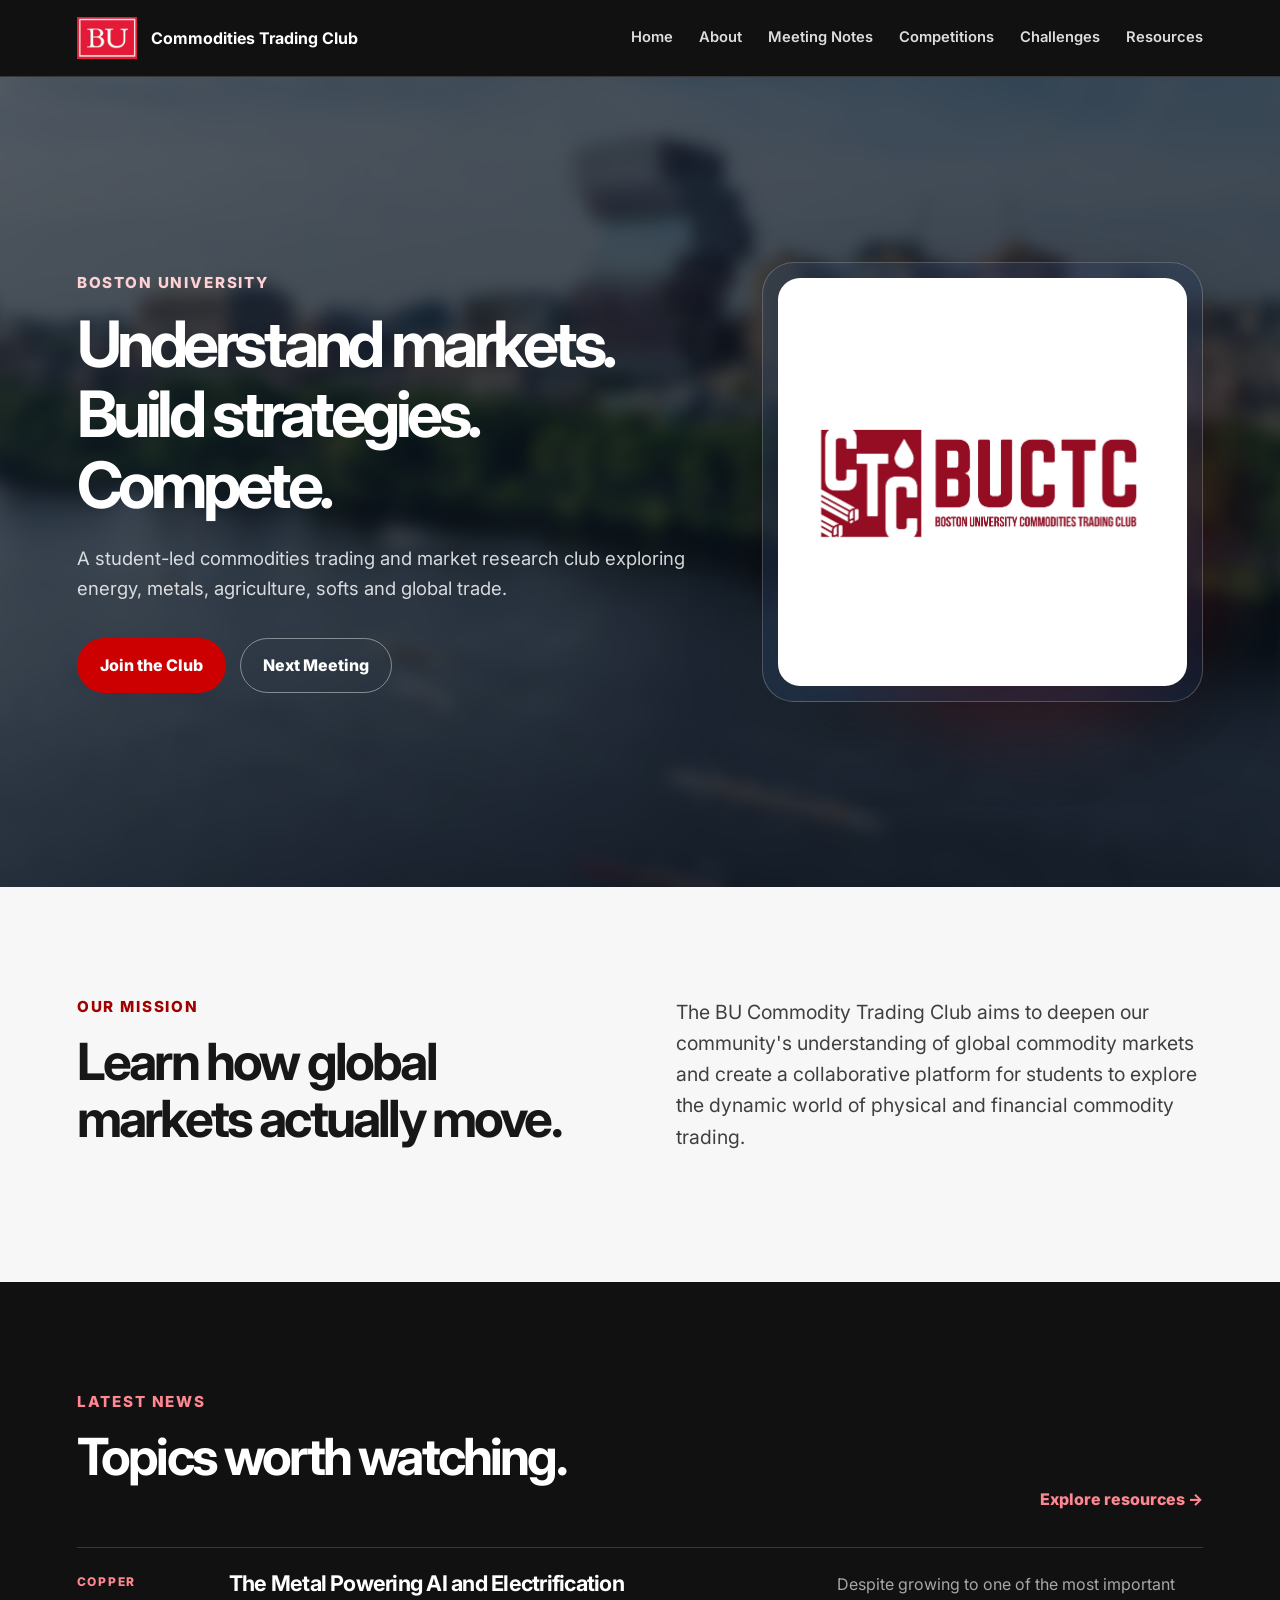
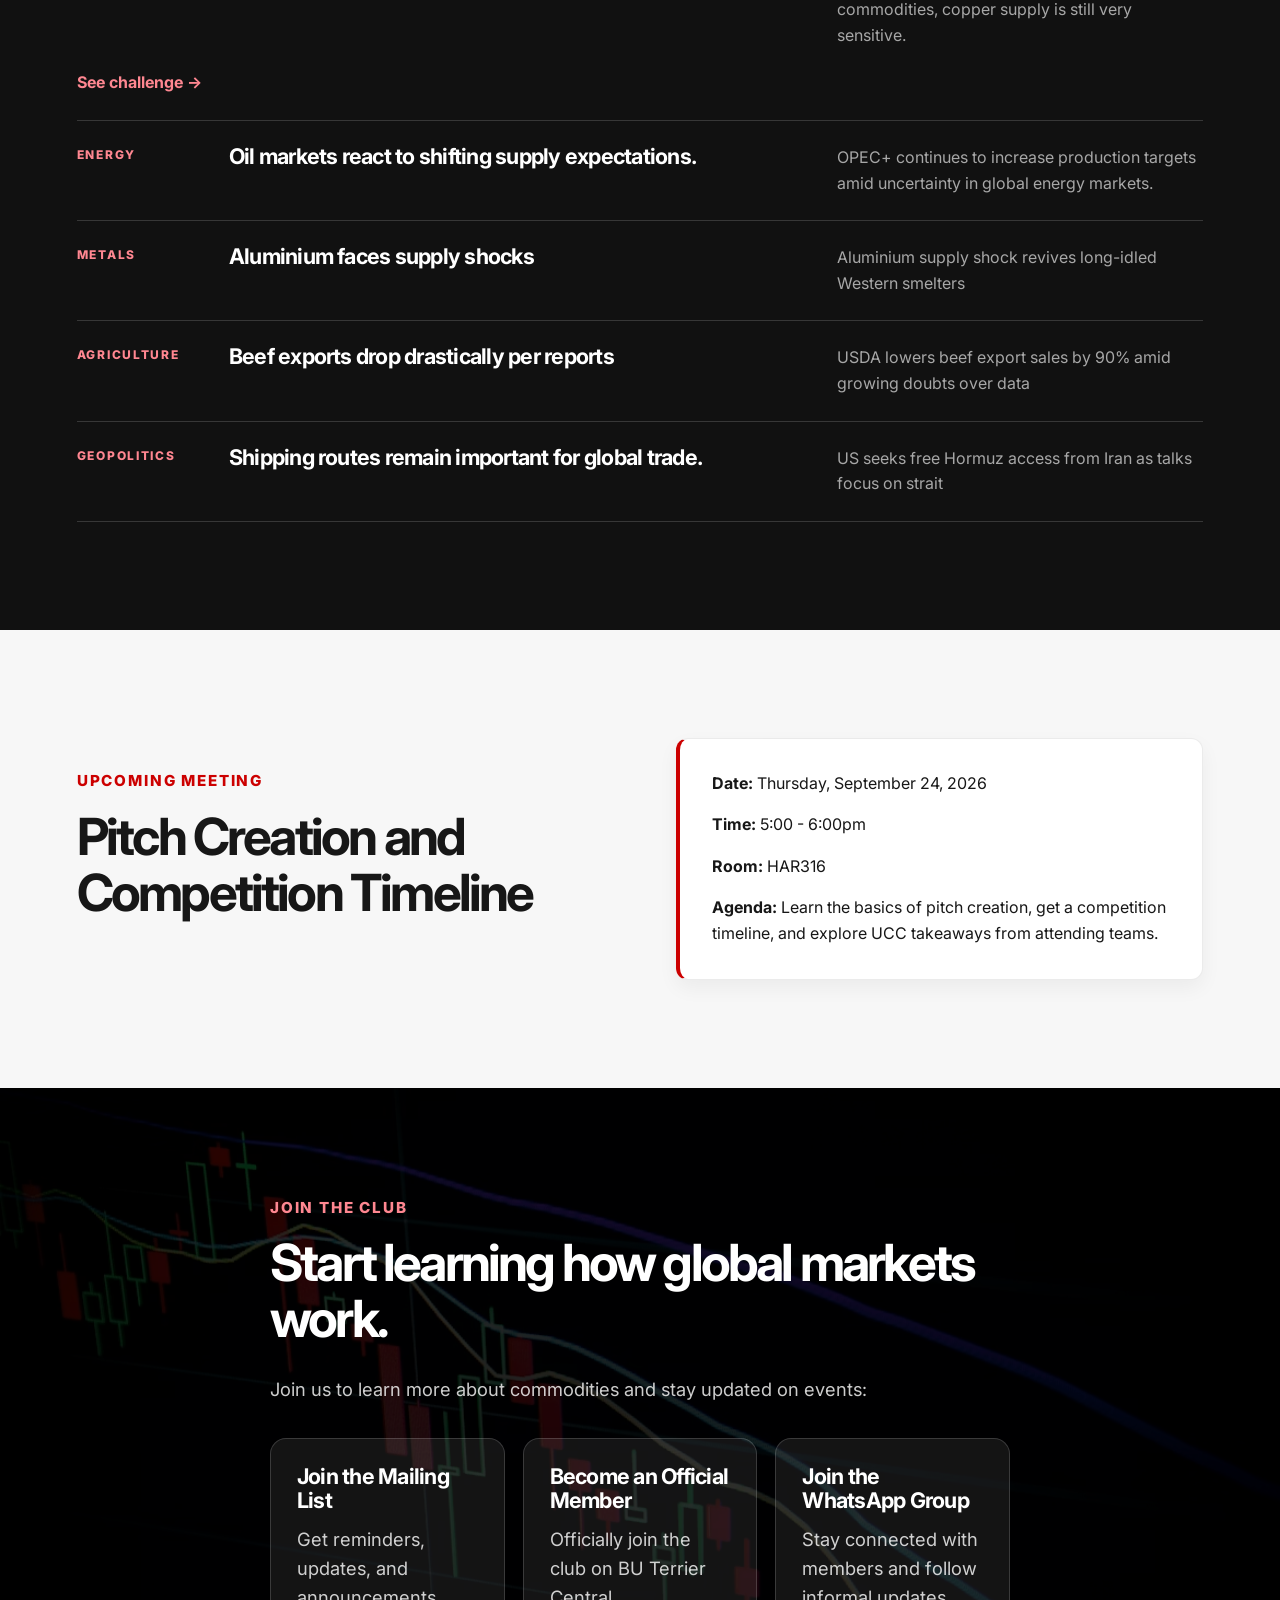
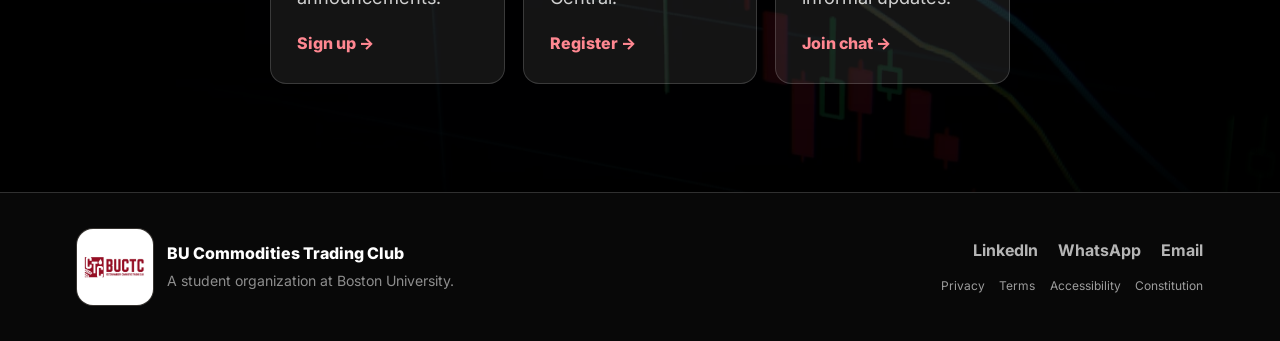
==== commit ad5852bc: "added pitch library for comps" ====
--- a/index.html
+++ b/index.html
@@ -4,10 +4,22 @@
     <meta charset="UTF-8">
     <meta name="viewport" content="width=device-width, initial-scale=1.0">
     <title>BU Commodities Trading Club</title>
-    <link rel="icon" type="image/png" href="favicon.png" sizes="any">
+    <link rel="icon" type="image/png" href="/favicon.png">
+    <link rel="shortcut icon" href="/favicon.ico">
     <meta name="description" 
         content="BU Commodities Trading Club is a Boston University student organization for learning about commodity markets, trading, research, and competitions.">
     <meta name="robots" content="index, follow">
+    
+    <meta property="og:site_name" content="BUCTC">
+    <script type="application/ld+json">
+    {
+        "@context": "https://schema.org",
+        "@type": "WebSite",
+        "url": "https://buctc.org/",
+        "name": "BUCTC",
+        "alternateName": "BU Commodities Trading Club"
+    }
+    </script>
 
     <link rel="canonical" href="https://buctc.org/">
     <link rel="stylesheet" href="style.css">
@@ -202,16 +214,16 @@
         <div class="container meeting-layout">
             <div>
                 <p class="eyebrow dark">Upcoming Meeting</p>
-                <h2>Introduction: A Welcome to the Club</h2>
+                <h2>Pitch Creation and Competition Timeline</h2>
             </div>
 
             <div class="meeting-details">
-                <p><strong>Date:</strong> Thursday, September 17, 2026</p>
+                <p><strong>Date:</strong> Thursday, September 24, 2026</p>
                 <p><strong>Time:</strong> 5:00 - 6:00pm</p>
-                <p><strong>Room:</strong> HAR240</p>
+                <p><strong>Room:</strong> HAR316</p>
                 <p>
-                    <strong>Agenda:</strong> Introduction to the main financial instruments 
-                    used in commodity markets. 
+                    <strong>Agenda:</strong> Learn the basics of pitch creation, get a 
+                    competition timeline, and explore UCC takeaways from attending teams.
                 </p>
             </div>
         </div>
--- a/style.css
+++ b/style.css
@@ -785,6 +785,45 @@
         url("images/competition.jpg");
 }
 
+.pitch-library-intro {
+    max-width: 760px;
+    margin-top: 8px;
+    color: rgba(255, 255, 255, 0.72);
+    font-size: 1.08rem;
+}
+
+.pitch-grid {
+    display: grid;
+    grid-template-columns: repeat(2, 1fr);
+    gap: 20px;
+    margin-top: 34px;
+}
+
+.pitch-card {
+    display: flex;
+    min-height: 230px;
+    flex-direction: column;
+    justify-content: space-between;
+    gap: 28px;
+    padding: 28px;
+    border: 1px solid var(--dark-border);
+    border-radius: 16px;
+    background: rgba(255, 255, 255, 0.05);
+}
+
+.pitch-card h3 {
+    margin-bottom: 10px;
+}
+
+.pitch-card p:last-child {
+    margin-bottom: 0;
+    color: rgba(255, 255, 255, 0.72);
+}
+
+.pitch-card .small-button {
+    align-self: flex-start;
+}
+
 /* Challenges page */
 
 .dark-list-card {
@@ -1070,6 +1109,7 @@
     }
 
     .three-column,
+    .pitch-grid,
     .resource-grid {
         grid-template-columns: 1fr;
     }
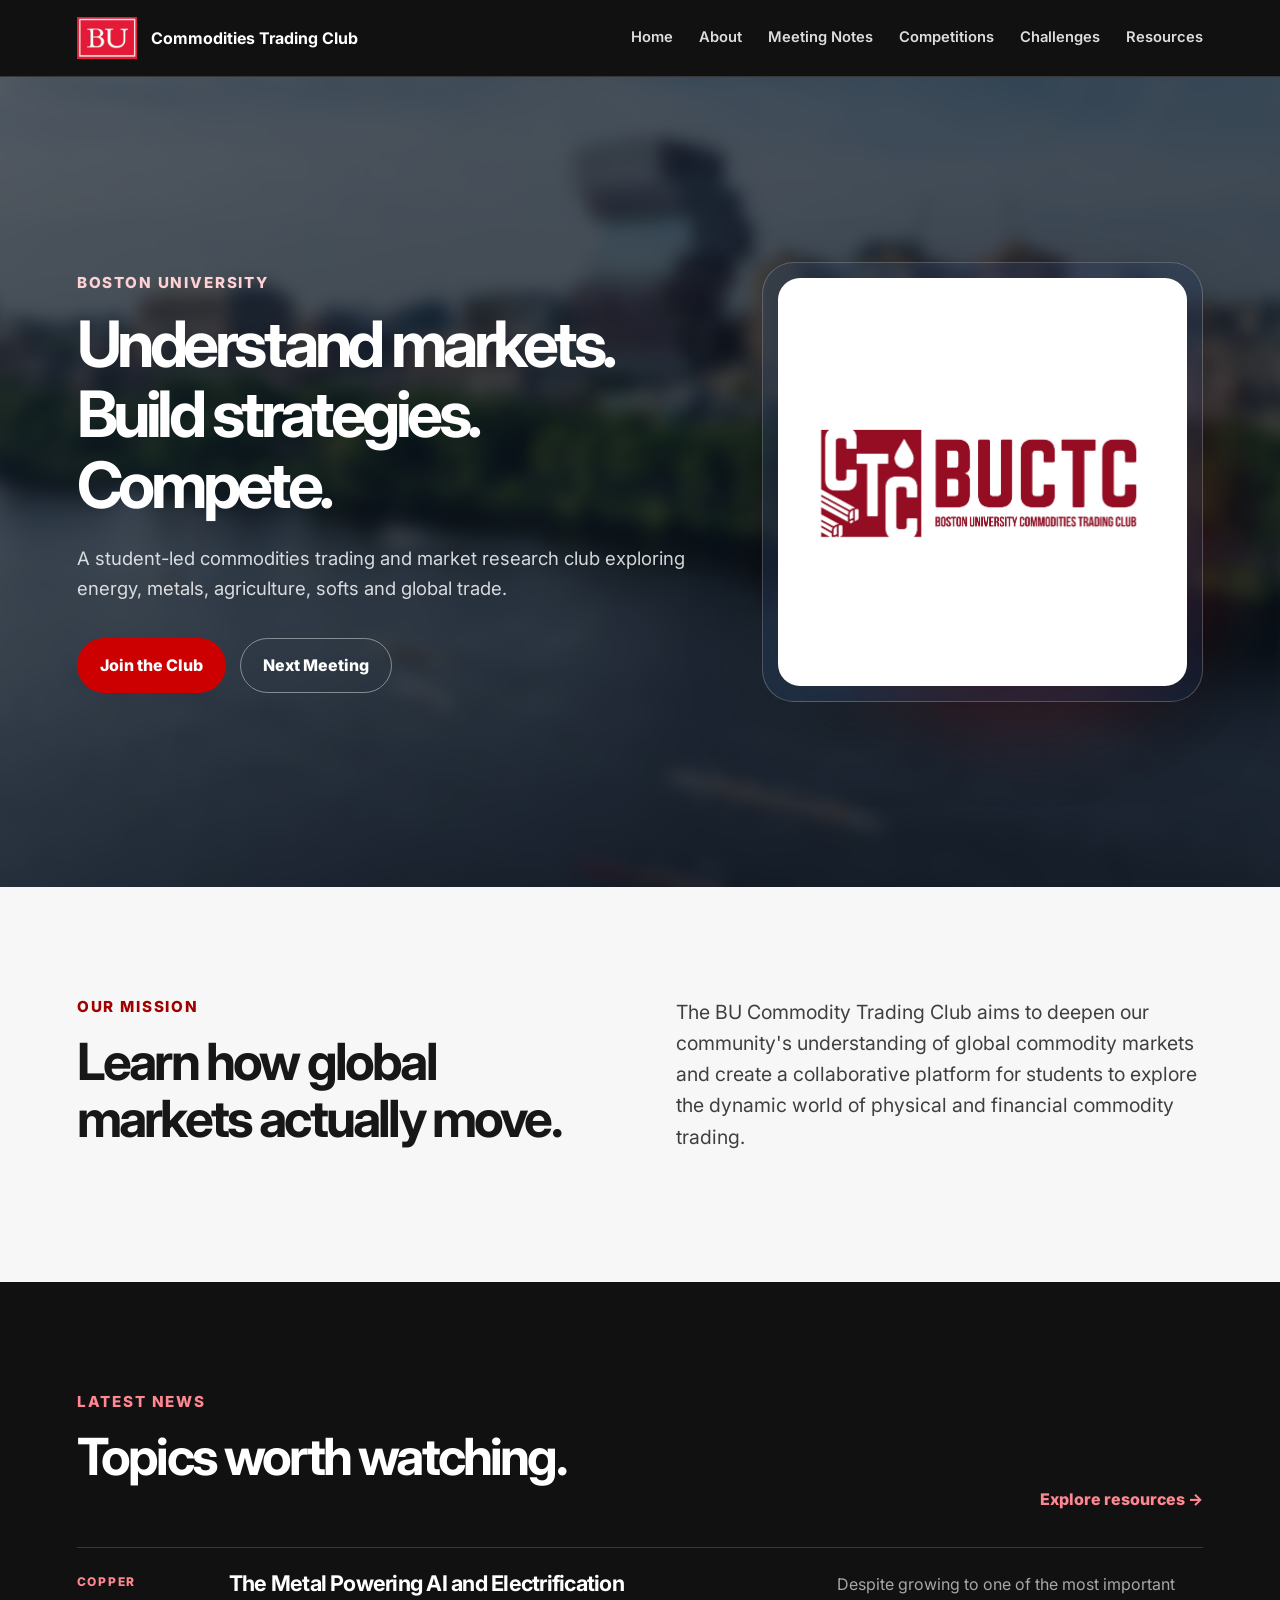
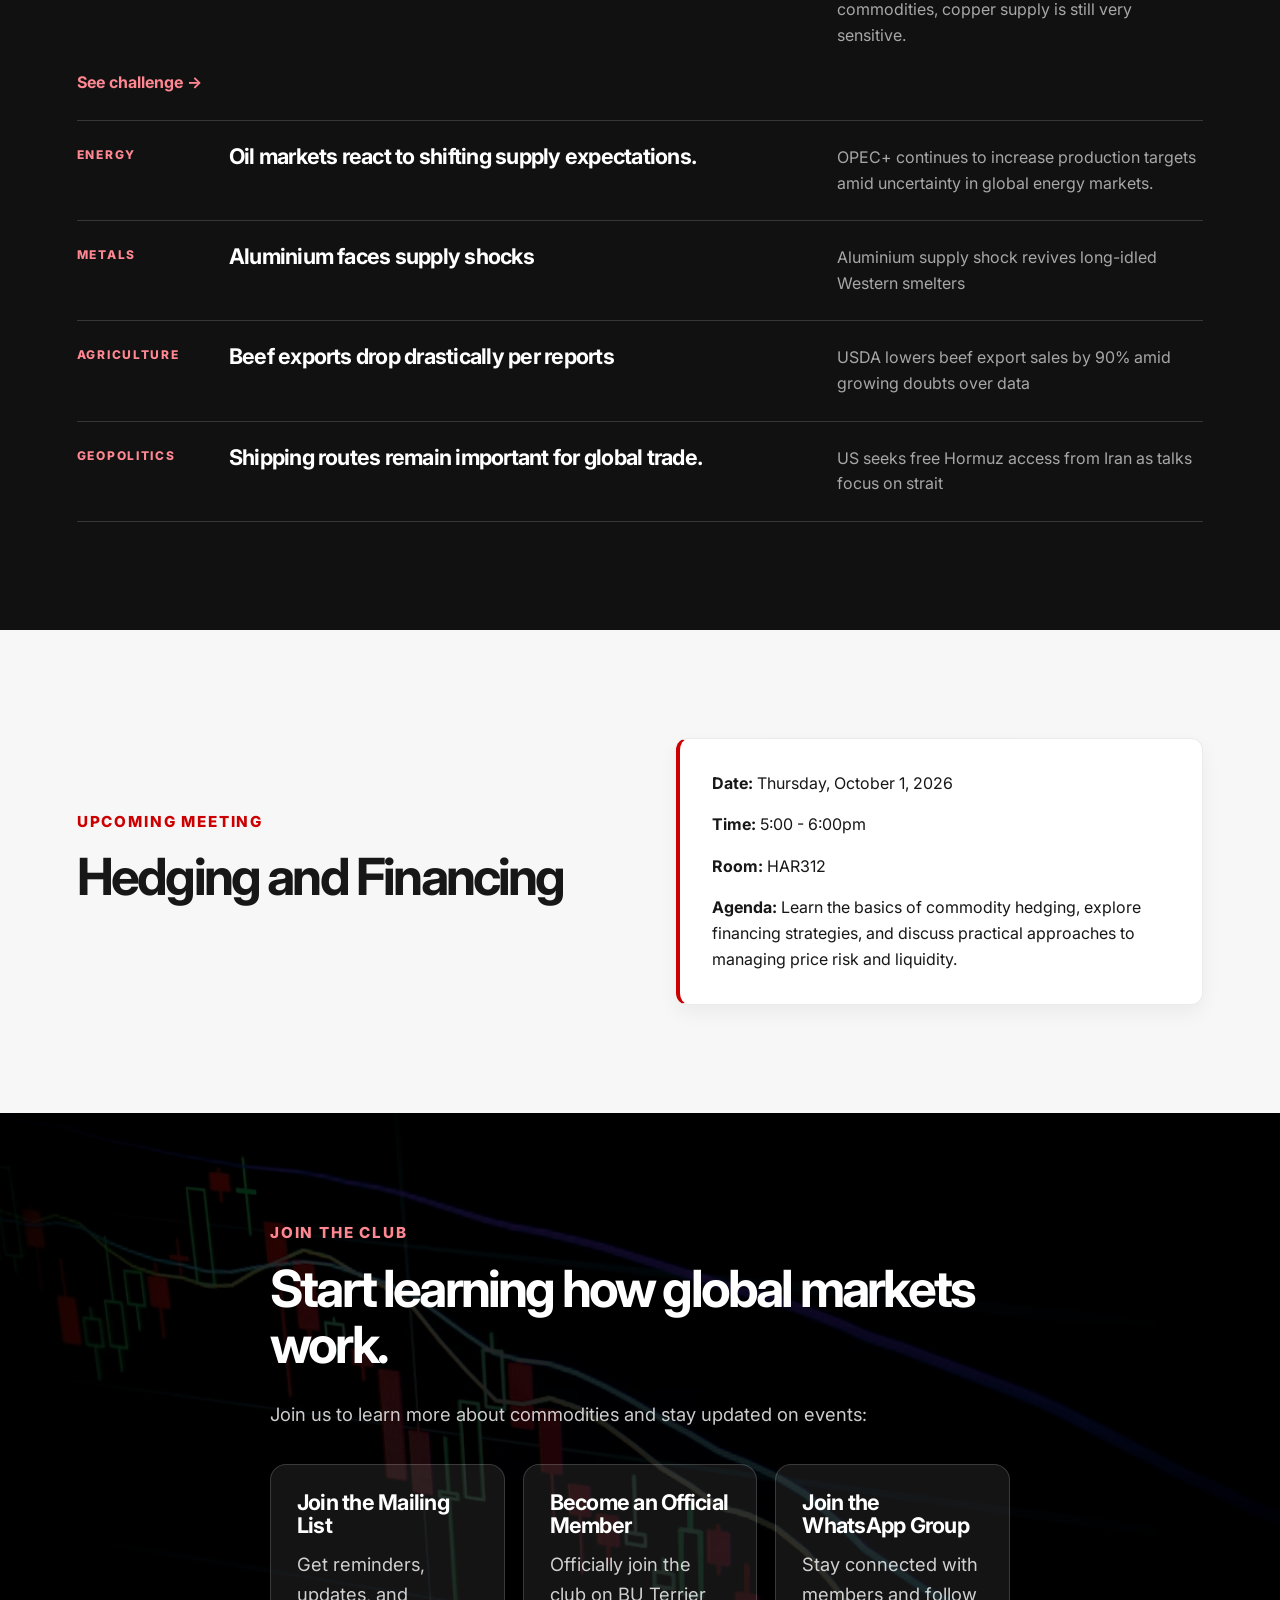
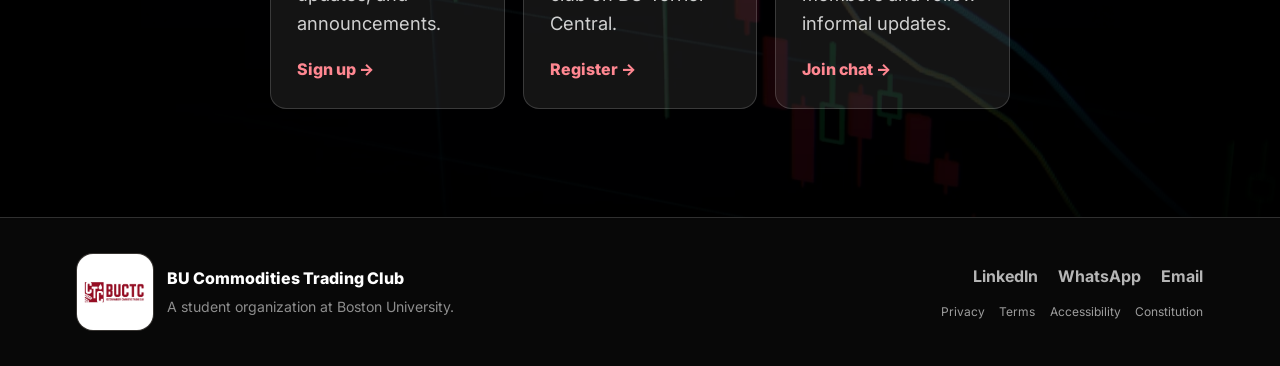
==== commit 451cf846: "added meeting notes 3 and ucc team 2" ====
--- a/index.html
+++ b/index.html
@@ -214,16 +214,17 @@
         <div class="container meeting-layout">
             <div>
                 <p class="eyebrow dark">Upcoming Meeting</p>
-                <h2>Pitch Creation and Competition Timeline</h2>
+                <h2>Hedging and Financing</h2>
             </div>
 
             <div class="meeting-details">
-                <p><strong>Date:</strong> Thursday, September 24, 2026</p>
+                <p><strong>Date:</strong> Thursday, October 1, 2026</p>
                 <p><strong>Time:</strong> 5:00 - 6:00pm</p>
-                <p><strong>Room:</strong> HAR316</p>
+                <p><strong>Room:</strong> HAR312</p>
                 <p>
-                    <strong>Agenda:</strong> Learn the basics of pitch creation, get a 
-                    competition timeline, and explore UCC takeaways from attending teams.
+                    <strong>Agenda:</strong> Learn the basics of commodity hedging, 
+                    explore financing strategies, and discuss practical approaches 
+                    to managing price risk and liquidity.
                 </p>
             </div>
         </div>
--- a/style.css
+++ b/style.css
@@ -2,30 +2,20 @@
     --black: #111111;
     --black-soft: #1c1c1c;
     --black-card: #242424;
-
     --scarlet: #cc0000;
     --scarlet-dark: #a00000;
     --scarlet-light: #e32636;
     --scarlet-on-dark: #ff8791;
     --scarlet-on-photo: #ffd0d4;
-
     --white: #ffffff;
     --off-white: #f7f7f7;
     --light-gray: #e5e5e5;
-
+    --ctc-cream: #f4e6d4;
     --text-dark: #171717;
     --text-muted: #666666;
-
     --light-border: rgba(17, 17, 17, 0.14);
     --dark-border: rgba(255, 255, 255, 0.16);
-
     --shadow: 0 16px 42px rgba(0, 0, 0, 0.18);
-
-    /* Club logo palette */
-    --ctc-navy: #0b376f;
-    --ctc-cream: #f4e6d4;
-    --ctc-cream-soft: #fbf5ed;
-    --ctc-logo-border: rgba(244, 230, 212, 0.28);
 }
 
 * {
@@ -332,7 +322,8 @@
     padding: 108px 0;
 }
 
-.section-light {
+.section-light,
+.section-gold {
     background: var(--off-white);
     color: var(--text-dark);
 }
@@ -340,11 +331,6 @@
 .section-dark {
     background: var(--black);
     color: var(--white);
-}
-
-.section-gold {
-    background: var(--off-white);
-    color: var(--text-dark);
 }
 
 .split-layout,
@@ -448,7 +434,7 @@
 .team-image {
     background-image:
         linear-gradient(rgba(0, 0, 0, 0.12), rgba(0, 0, 0, 0.12)),
-        url("images/team.jpg");
+        url("images/team_photo.jpg");
 }
 
 /* Links */
@@ -719,6 +705,16 @@
     font-weight: 700;
 }
 
+.person-photo {
+    display: block;
+    width: 100%;
+    height: 230px;
+    border-radius: 10px;
+    object-fit: cover;
+    object-position: center 22%;
+    background: var(--black-card);
+}
+
 /* Notes page */
 
 .content-list {
@@ -782,7 +778,7 @@
 .competition-page-image {
     background-image:
         linear-gradient(rgba(0, 0, 0, 0.14), rgba(0, 0, 0, 0.14)),
-        url("images/competition.jpg");
+        url("images/ucc_cover.JPG");
 }
 
 .pitch-library-intro {
@@ -974,7 +970,7 @@
     align-items: center;
     justify-content: flex-end;
     flex-wrap: wrap;
-    gap: 0.9rem;
+    gap: 0.9rem; 
     font-size: 0.75rem;
     opacity: 0.6;
 }
@@ -991,6 +987,16 @@
     text-decoration: underline;
 }
 
+@media (max-width: 700px) {
+    .footer-nav {
+        align-items: flex-start;
+    }
+
+    .footer-legal {
+        justify-content: flex-start;
+    }
+}
+
 /* Informational, legal, accessibility, and error pages */
 .legal-page {
     min-height: 68vh;
@@ -998,11 +1004,6 @@
 
 .legal-container {
     max-width: 820px;
-}
-
-.legal-container h1 {
-    color: var(--);
-    margin-bottom: 18px;
 }
 
 .legal-container h2 {
@@ -1052,16 +1053,6 @@
     margin-top: 0;
 }
 
-@media (max-width: 700px) {
-    .footer-nav {
-        align-items: flex-start;
-    }
-
-    .footer-legal {
-        justify-content: flex-start;
-    }
-}
-
 @media (min-width: 901px) {
     .hero::before {
         background-position: center 10%;
@@ -1140,26 +1131,9 @@
         font-size: 3.4rem;
     }
 
-    .hero-logo-column {
-        margin-top: 12px;
-    }
-
-    .hero-logo-frame {
-        width: min(88vw, 430px);
-        border-radius: 22px;
-    }
-
-    .hero-logo-large {
-        border-radius: 16px;
-    }
-
     .footer-logo {
         width: 62px;
         height: 62px;
-    }
-
-    .hero-content {
-        padding: 80px 0;
     }
 
     .footer-layout {
@@ -1744,211 +1718,6 @@
     line-height: 1.55;
 }
 
-
-/* =========================================================
-   More Options Divider
-   ========================================================= */
-
-.mailing-divider {
-    display: flex;
-
-    align-items: center;
-
-    gap: 15px;
-
-    margin: 32px 0 24px;
-
-    color: #737373;
-
-    font-size: 0.74rem;
-    font-weight: 800;
-
-    letter-spacing: 0.12em;
-
-    text-transform: uppercase;
-}
-
-.mailing-divider::before,
-.mailing-divider::after {
-    content: "";
-
-    height: 1px;
-
-    flex: 1;
-
-    background: var(--light-border);
-}
-
-
-/* =========================================================
-   Bottom Buttons
-   ========================================================= */
-
-.mailing-actions {
-    display: grid;
-
-    grid-template-columns: 1fr 1fr;
-
-    gap: 12px;
-}
-
-.mailing-action-button {
-    min-height: 49px;
-
-    display: inline-flex;
-
-    align-items: center;
-    justify-content: center;
-
-    padding: 12px 18px;
-
-    border-radius: 999px;
-
-    font-size: 0.9rem;
-    font-weight: 800;
-
-    text-align: center;
-    text-decoration: none;
-
-    transition:
-        transform 0.2s ease,
-        background 0.2s ease,
-        border-color 0.2s ease,
-        color 0.2s ease;
-}
-
-
-/* Return Home */
-
-.mailing-home-button {
-    border:
-        1px solid
-        rgba(17, 17, 17, 0.18);
-
-    background: transparent;
-
-    color: var(--text-dark);
-}
-
-.mailing-home-button:hover,
-.mailing-home-button:focus-visible {
-    border-color: var(--scarlet);
-
-    color: var(--scarlet);
-
-    transform: translateY(-2px);
-}
-
-
-/* Become a Member */
-
-.mailing-member-button {
-    border: 1px solid var(--black);
-
-    background: var(--black);
-
-    color: var(--white);
-}
-
-.mailing-member-button:hover,
-.mailing-member-button:focus-visible {
-    background: var(--black-soft);
-
-    transform: translateY(-2px);
-}
-
-
-/* =========================================================
-   Membership Note
-   ========================================================= */
-
-.mailing-member-note {
-    margin: 13px 0 0;
-
-    color: #737373;
-
-    font-size: 0.78rem;
-
-    text-align: center;
-}
-
-
-/* =========================================================
-   Tablet
-   ========================================================= */
-
-@media (max-width: 900px) {
-
-    .mailing-section {
-        padding-top: 70px;
-        padding-bottom: 80px;
-    }
-
-    .mailing-layout {
-        grid-template-columns: 1fr;
-
-        gap: 42px;
-    }
-
-    .mailing-copy {
-        max-width: 680px;
-
-        padding-top: 0;
-    }
-
-    .mailing-card {
-        max-width: 680px;
-    }
-}
-
-
-/* =========================================================
-   Mobile
-   ========================================================= */
-
-@media (max-width: 560px) {
-
-    .mailing-section {
-        padding-top: 52px;
-        padding-bottom: 60px;
-    }
-
-    .mailing-layout {
-        gap: 32px;
-    }
-
-    .mailing-copy-text {
-        font-size: 1rem;
-    }
-
-    .mailing-benefits {
-        margin-top: 24px;
-    }
-
-    .mailing-card {
-        padding: 24px 20px;
-
-        border-radius: 14px;
-    }
-
-    .mailing-actions {
-        grid-template-columns: 1fr;
-    }
-}
-
-
-/* =========================================================
-   Reduced Motion
-   ========================================================= */
-
-@media (prefers-reduced-motion: reduce) {
-
-    .mailing-submit,
-    .mailing-action-button,
-    .mailing-field input {
-        transition: none;
-    }
-}
 /* Mailing-list form feedback and bot trap */
 .mailing-honeypot {
     position: absolute;
@@ -1970,12 +1739,215 @@
     line-height: 1.45;
 }
 
-.mailing-status-success {
-    font-weight: 600;
-}
-
+.mailing-status-success,
 .mailing-status-error {
     font-weight: 600;
+}
+
+
+/* =========================================================
+   More Options Divider
+   ========================================================= */
+
+.mailing-divider {
+    display: flex;
+
+    align-items: center;
+
+    gap: 15px;
+
+    margin: 32px 0 24px;
+
+    color: #737373;
+
+    font-size: 0.74rem;
+    font-weight: 800;
+
+    letter-spacing: 0.12em;
+
+    text-transform: uppercase;
+}
+
+.mailing-divider::before,
+.mailing-divider::after {
+    content: "";
+
+    height: 1px;
+
+    flex: 1;
+
+    background: var(--light-border);
+}
+
+
+/* =========================================================
+   Bottom Buttons
+   ========================================================= */
+
+.mailing-actions {
+    display: grid;
+
+    grid-template-columns: 1fr 1fr;
+
+    gap: 12px;
+}
+
+.mailing-action-button {
+    min-height: 49px;
+
+    display: inline-flex;
+
+    align-items: center;
+    justify-content: center;
+
+    padding: 12px 18px;
+
+    border-radius: 999px;
+
+    font-size: 0.9rem;
+    font-weight: 800;
+
+    text-align: center;
+    text-decoration: none;
+
+    transition:
+        transform 0.2s ease,
+        background 0.2s ease,
+        border-color 0.2s ease,
+        color 0.2s ease;
+}
+
+
+/* Return Home */
+
+.mailing-home-button {
+    border:
+        1px solid
+        rgba(17, 17, 17, 0.18);
+
+    background: transparent;
+
+    color: var(--text-dark);
+}
+
+.mailing-home-button:hover,
+.mailing-home-button:focus-visible {
+    border-color: var(--scarlet);
+
+    color: var(--scarlet);
+
+    transform: translateY(-2px);
+}
+
+
+/* Become a Member */
+
+.mailing-member-button {
+    border: 1px solid var(--black);
+
+    background: var(--black);
+
+    color: var(--white);
+}
+
+.mailing-member-button:hover,
+.mailing-member-button:focus-visible {
+    background: var(--black-soft);
+
+    transform: translateY(-2px);
+}
+
+
+/* =========================================================
+   Membership Note
+   ========================================================= */
+
+.mailing-member-note {
+    margin: 13px 0 0;
+
+    color: #737373;
+
+    font-size: 0.78rem;
+
+    text-align: center;
+}
+
+
+/* =========================================================
+   Tablet
+   ========================================================= */
+
+@media (max-width: 900px) {
+
+    .mailing-section {
+        padding-top: 70px;
+        padding-bottom: 80px;
+    }
+
+    .mailing-layout {
+        grid-template-columns: 1fr;
+
+        gap: 42px;
+    }
+
+    .mailing-copy {
+        max-width: 680px;
+
+        padding-top: 0;
+    }
+
+    .mailing-card {
+        max-width: 680px;
+    }
+}
+
+
+/* =========================================================
+   Mobile
+   ========================================================= */
+
+@media (max-width: 560px) {
+
+    .mailing-section {
+        padding-top: 52px;
+        padding-bottom: 60px;
+    }
+
+    .mailing-layout {
+        gap: 32px;
+    }
+
+    .mailing-copy-text {
+        font-size: 1rem;
+    }
+
+    .mailing-benefits {
+        margin-top: 24px;
+    }
+
+    .mailing-card {
+        padding: 24px 20px;
+
+        border-radius: 14px;
+    }
+
+    .mailing-actions {
+        grid-template-columns: 1fr;
+    }
+}
+
+
+/* =========================================================
+   Reduced Motion
+   ========================================================= */
+
+@media (prefers-reduced-motion: reduce) {
+
+    .mailing-submit,
+    .mailing-action-button,
+    .mailing-field input {
+        transition: none;
+    }
 }
 
 /* =========================================================
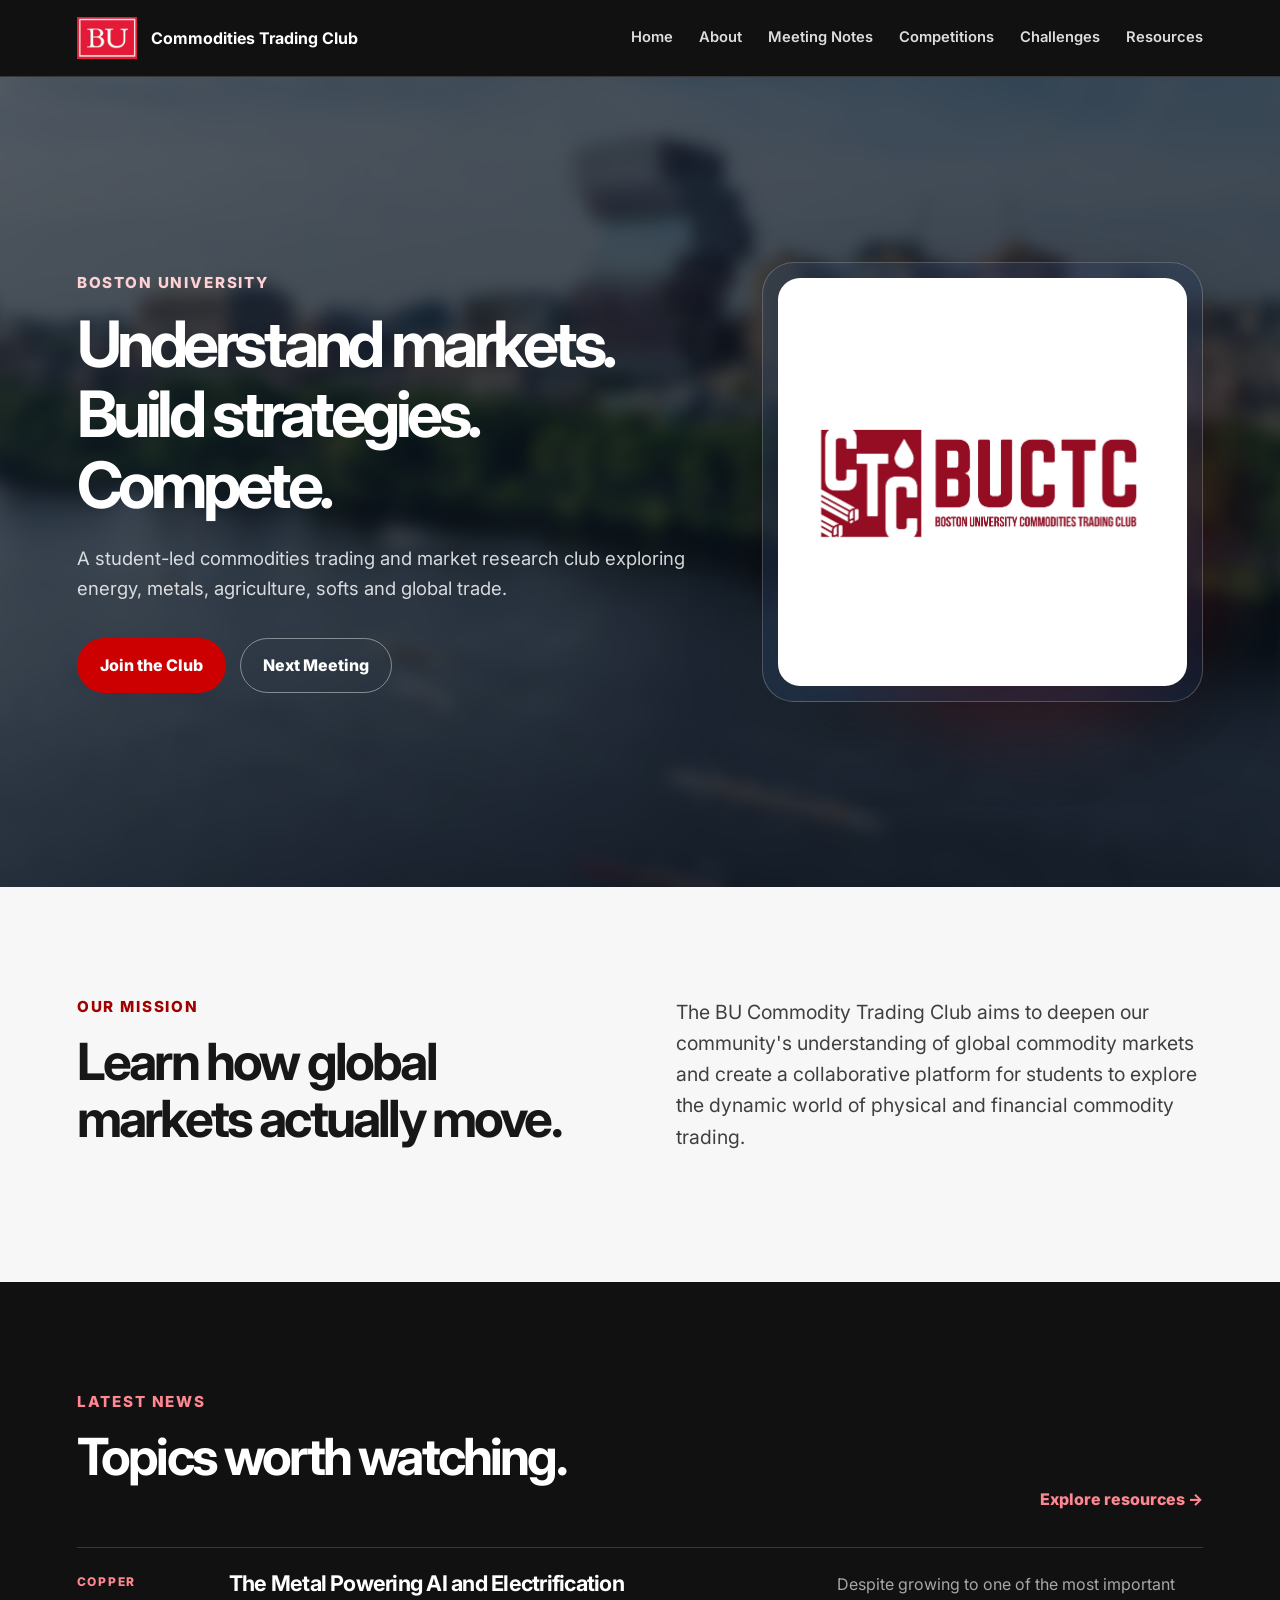
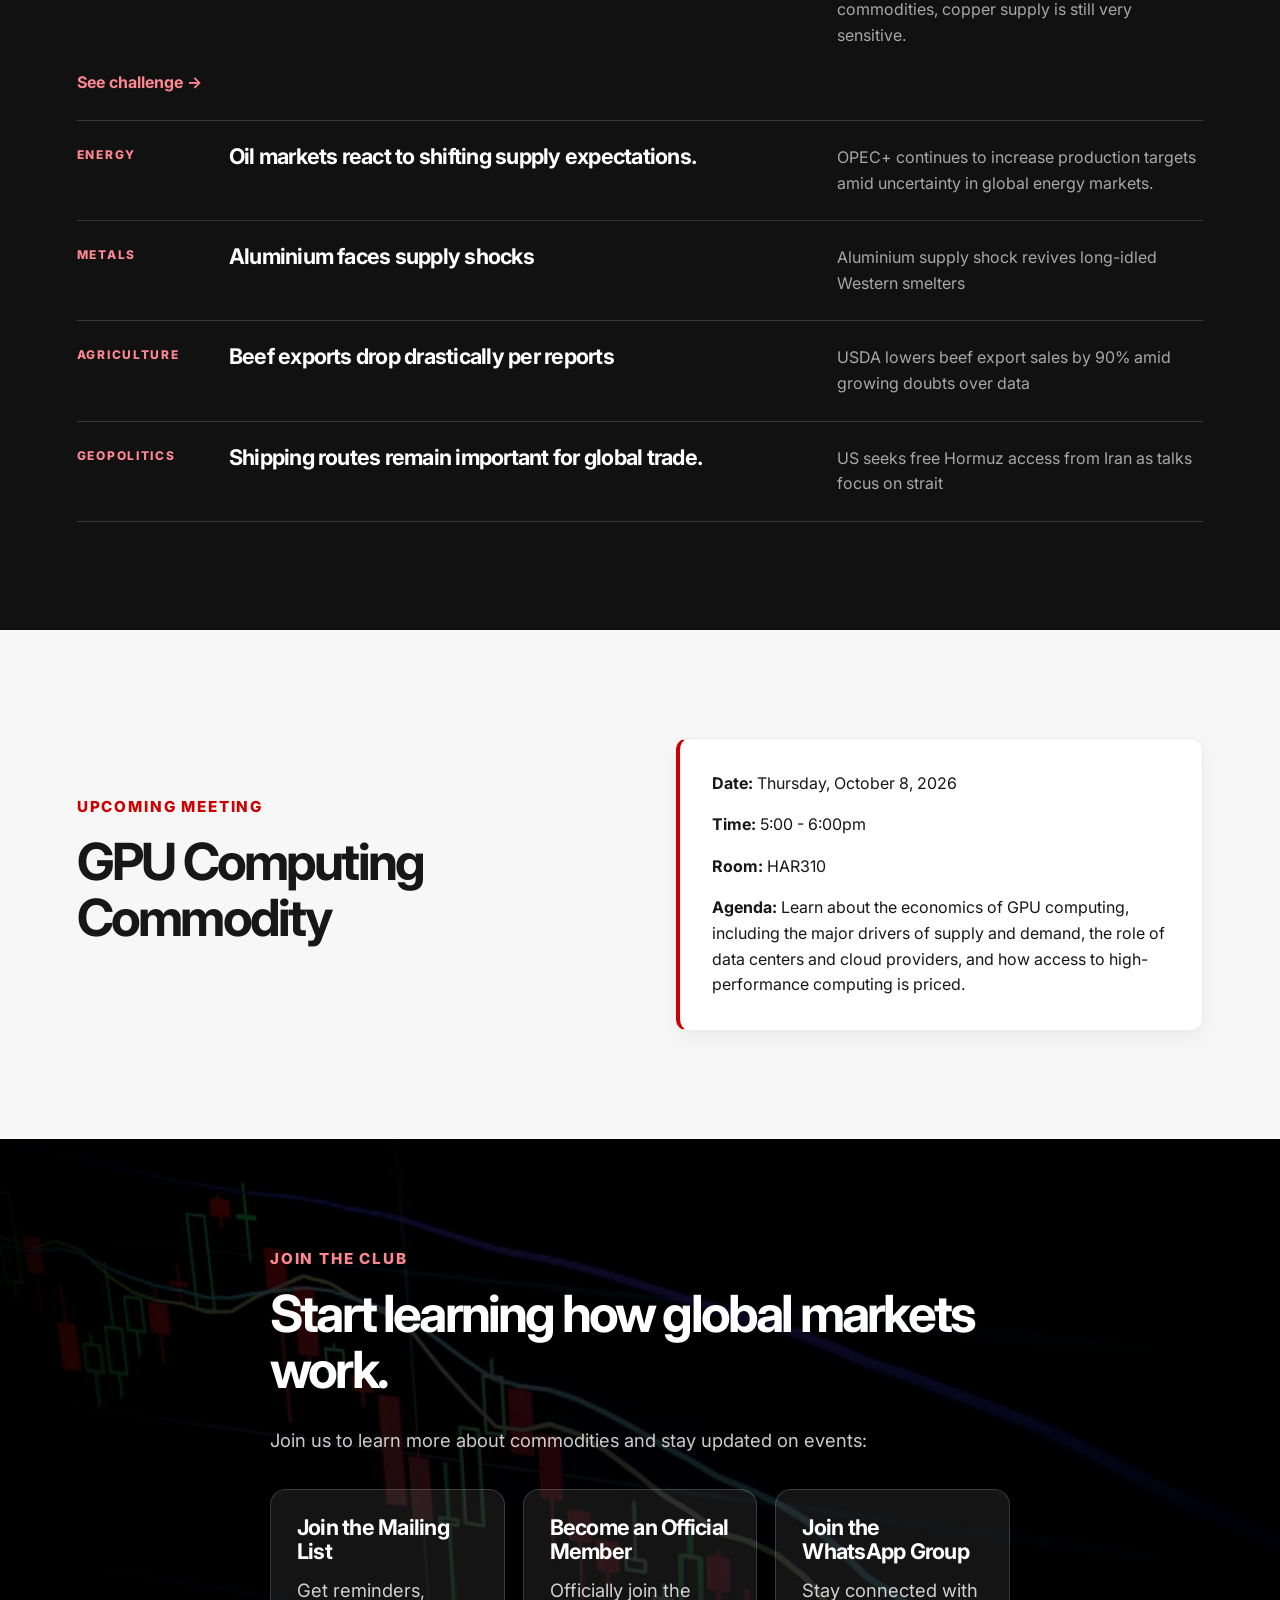
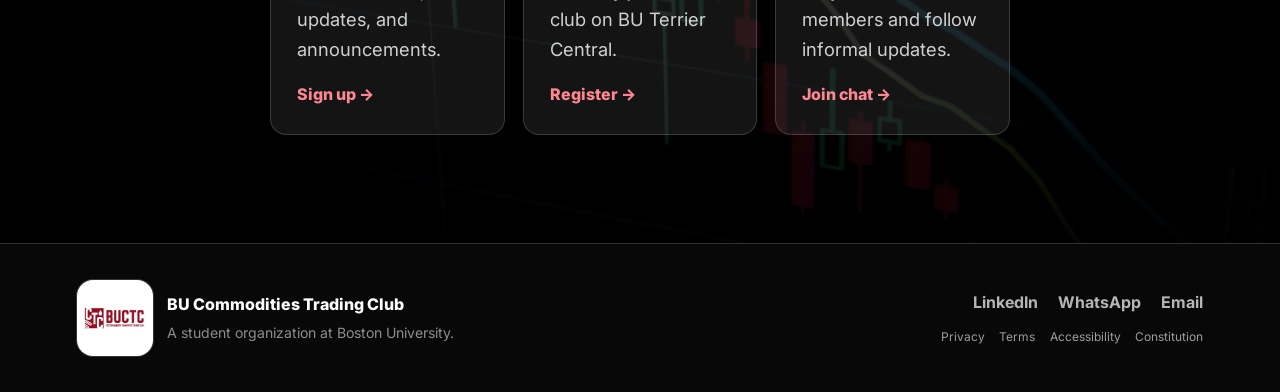
==== commit f8c052d0: "meeting update 10/7" ====
--- a/index.html
+++ b/index.html
@@ -214,17 +214,18 @@
         <div class="container meeting-layout">
             <div>
                 <p class="eyebrow dark">Upcoming Meeting</p>
-                <h2>Hedging and Financing</h2>
+                <h2>GPU Computing Commodity</h2>
             </div>
 
             <div class="meeting-details">
-                <p><strong>Date:</strong> Thursday, October 1, 2026</p>
+                <p><strong>Date:</strong> Thursday, October 8, 2026</p>
                 <p><strong>Time:</strong> 5:00 - 6:00pm</p>
-                <p><strong>Room:</strong> HAR312</p>
+                <p><strong>Room:</strong> HAR310</p>
                 <p>
-                    <strong>Agenda:</strong> Learn the basics of commodity hedging, 
-                    explore financing strategies, and discuss practical approaches 
-                    to managing price risk and liquidity.
+                    <strong>Agenda:</strong> Learn about the economics of GPU 
+                    computing, including the major drivers of supply and demand, 
+                    the role of data centers and cloud providers, and how access 
+                    to high-performance computing is priced. 
                 </p>
             </div>
         </div>
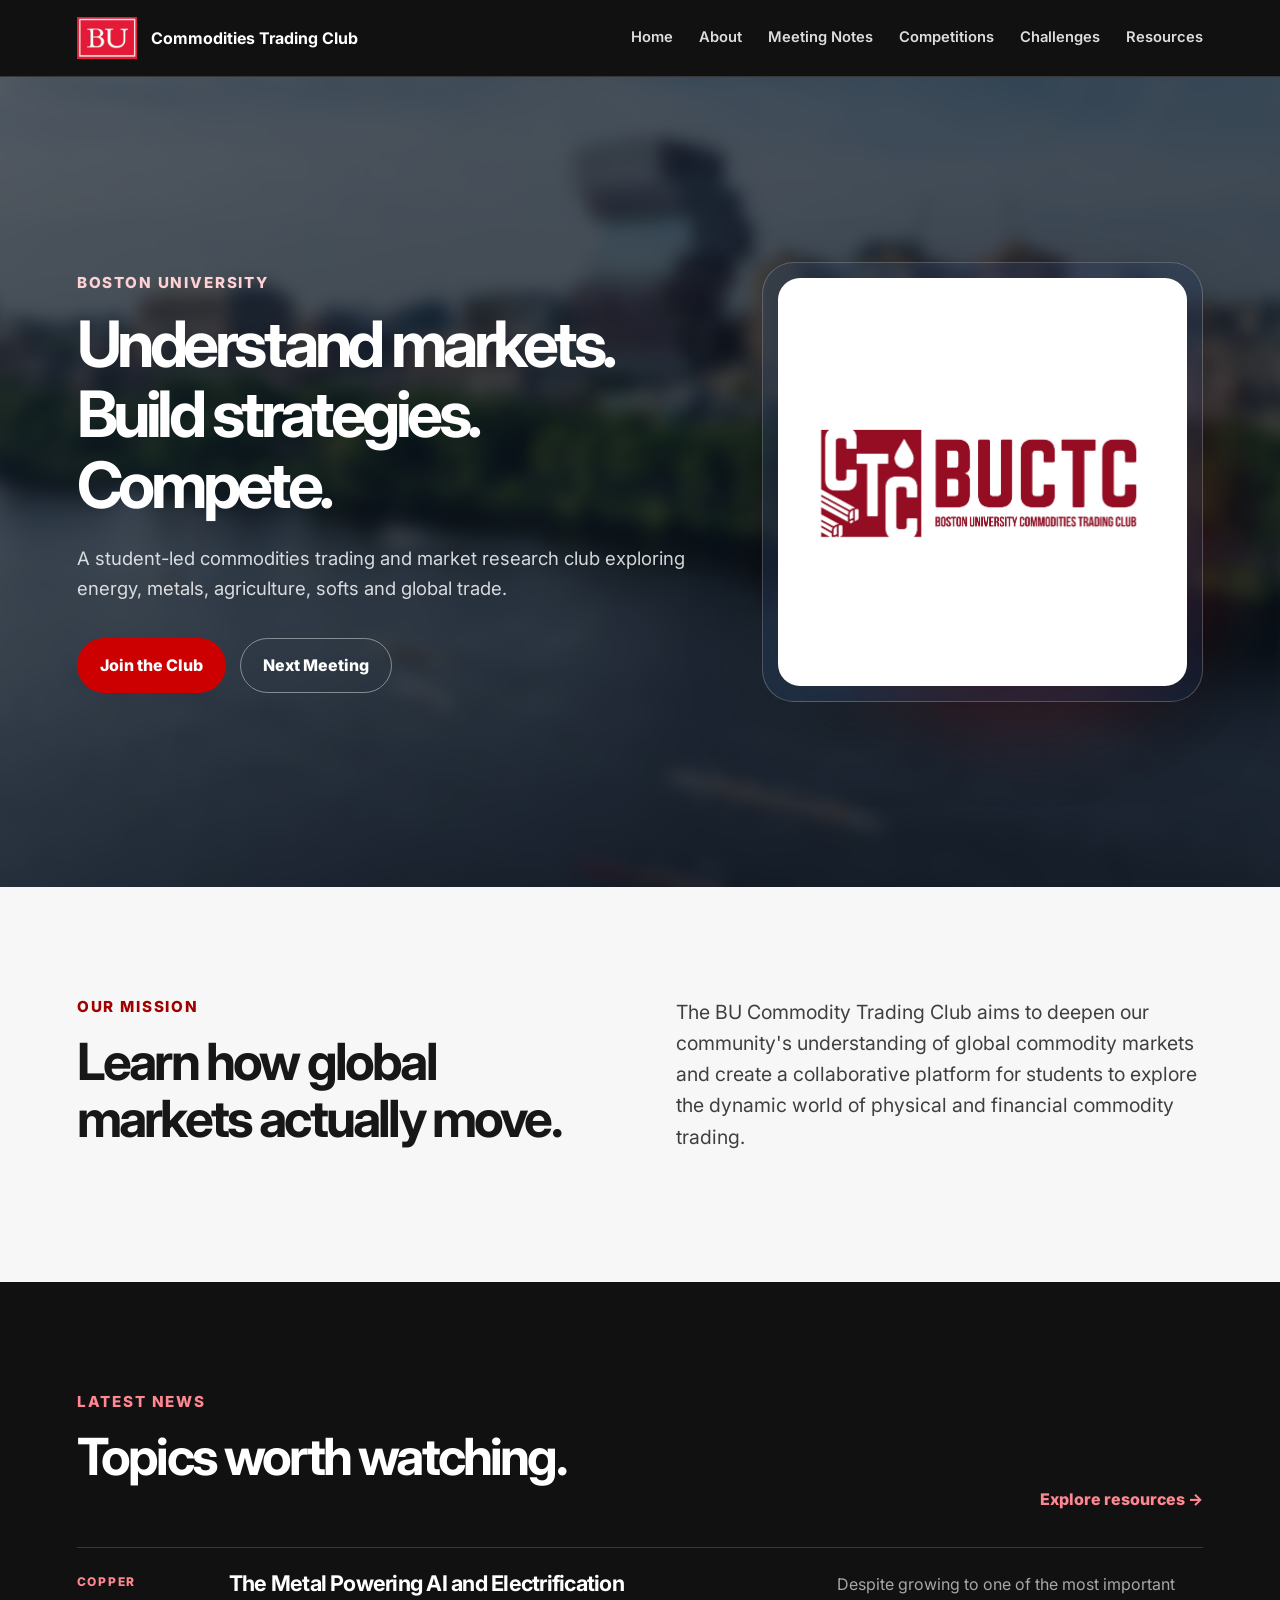
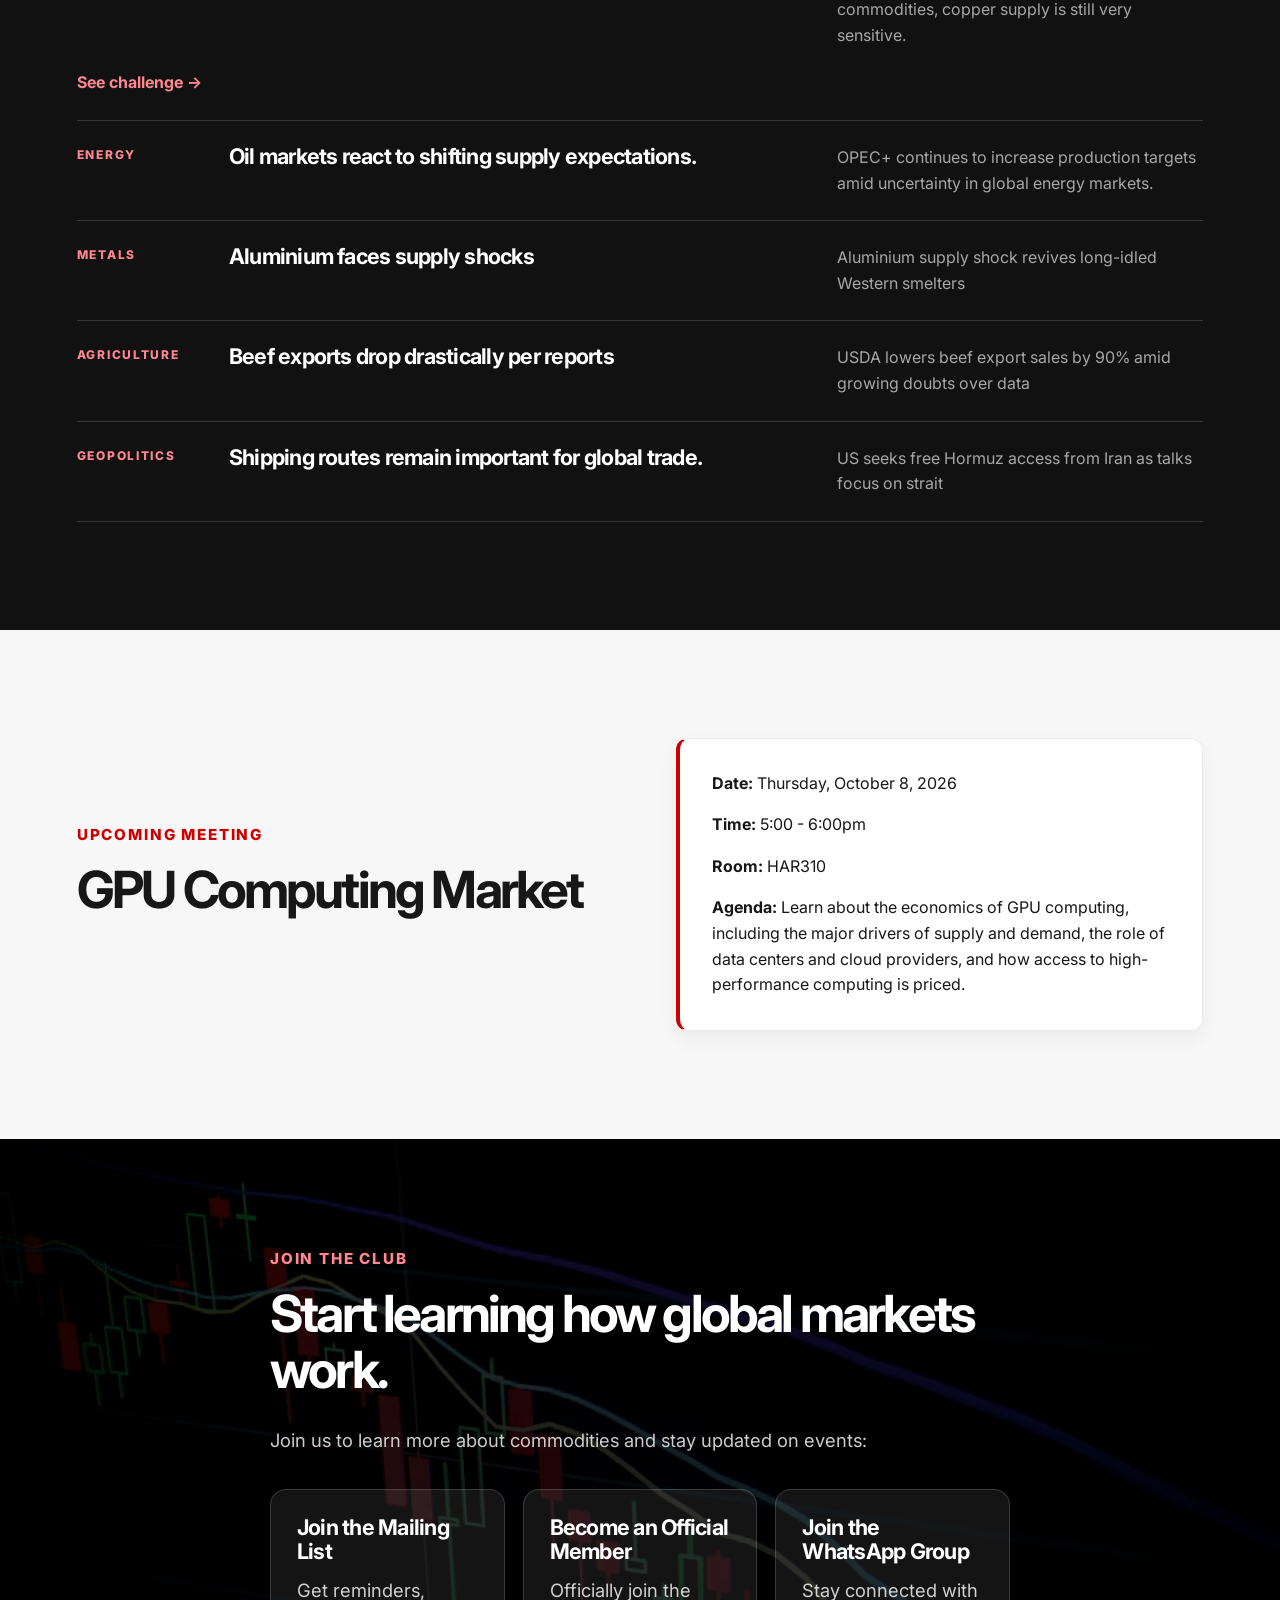
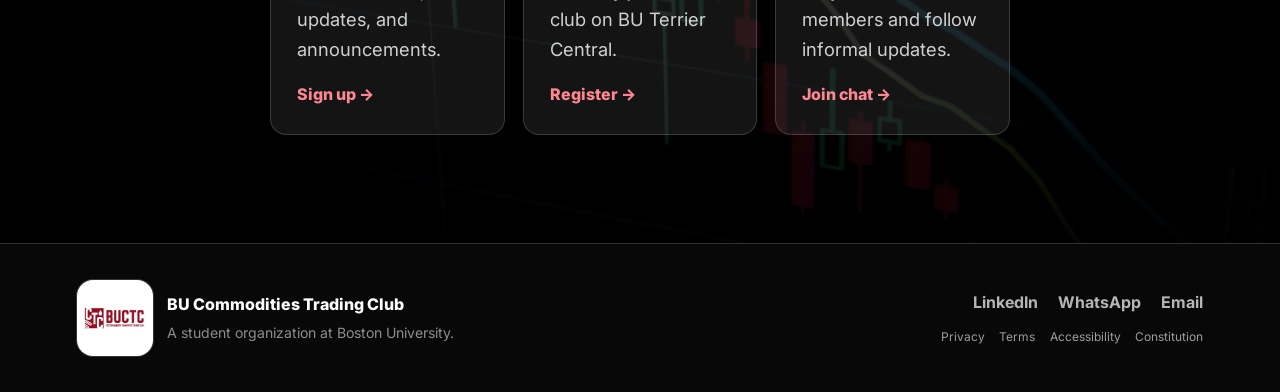
==== commit 9f86e204: "small update 10/7 1.0" ====
--- a/index.html
+++ b/index.html
@@ -214,7 +214,7 @@
         <div class="container meeting-layout">
             <div>
                 <p class="eyebrow dark">Upcoming Meeting</p>
-                <h2>GPU Computing Commodity</h2>
+                <h2>GPU Computing Market</h2>
             </div>
 
             <div class="meeting-details">
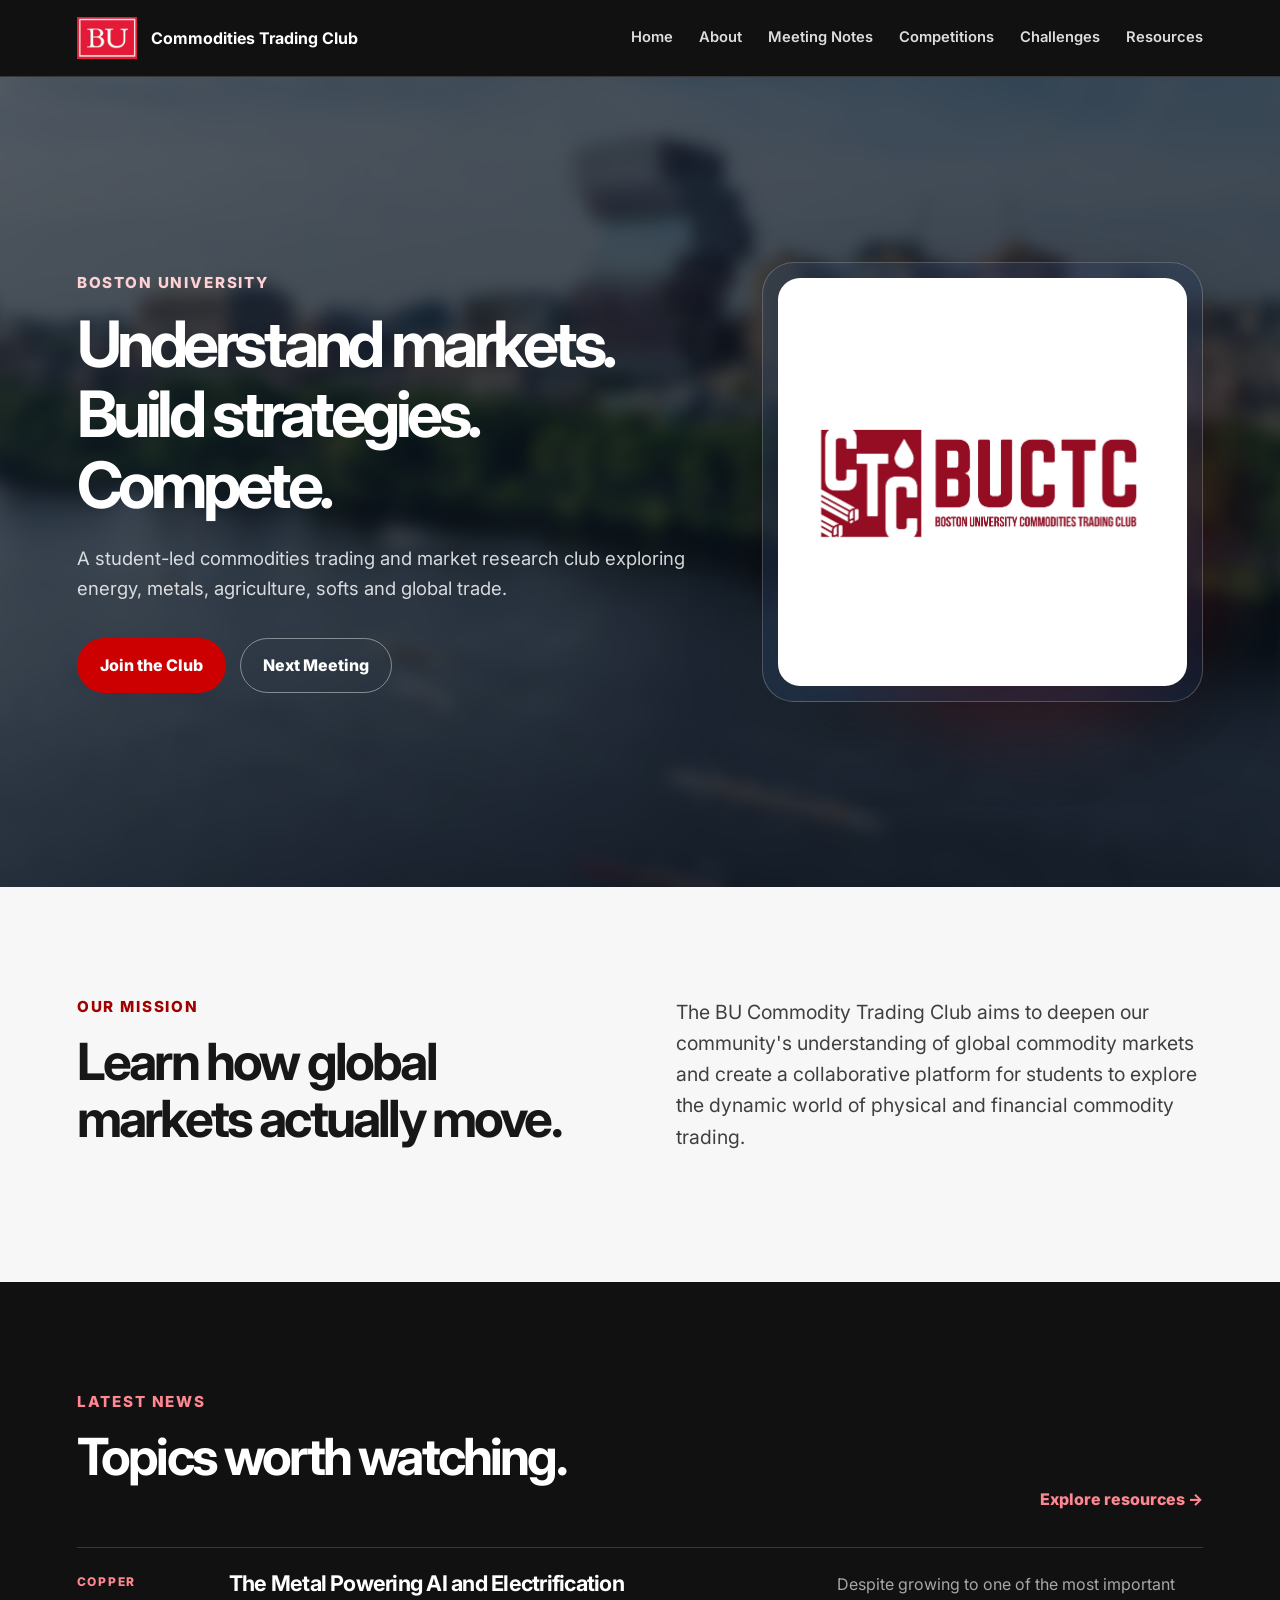
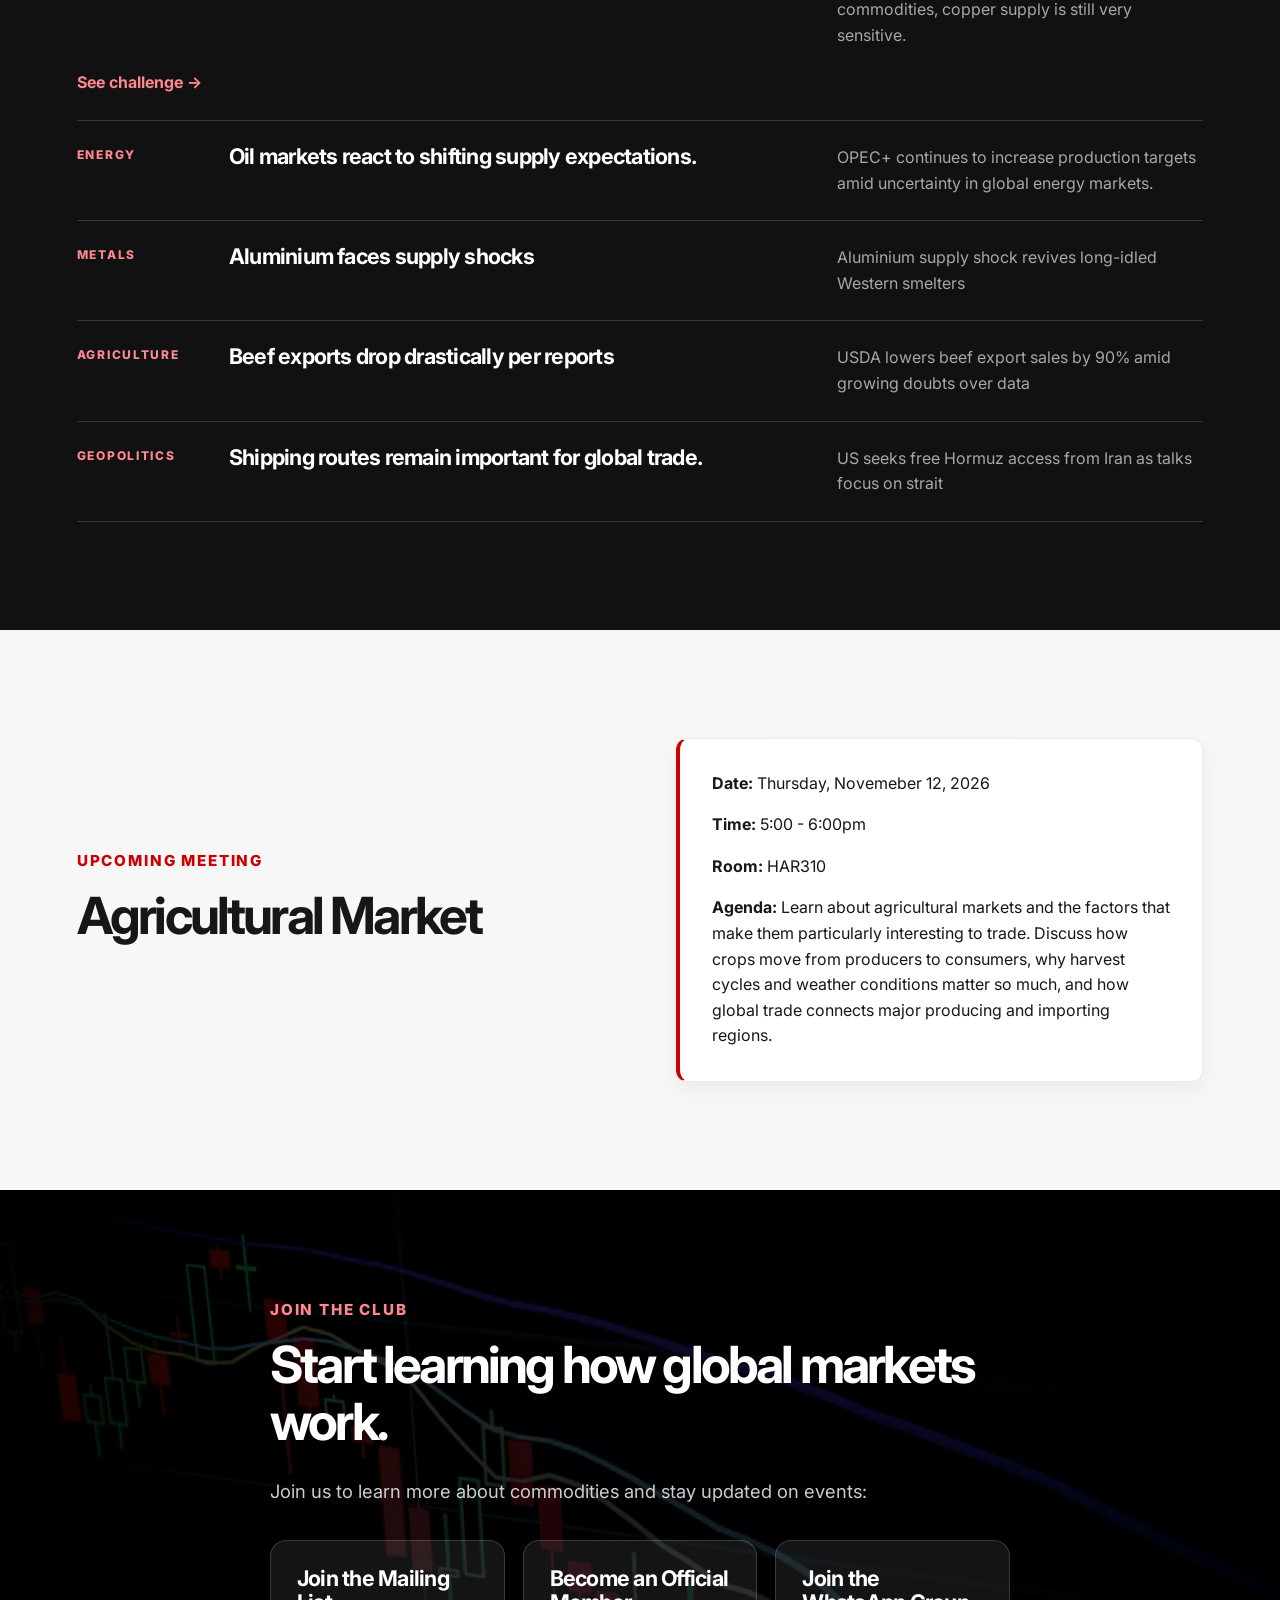
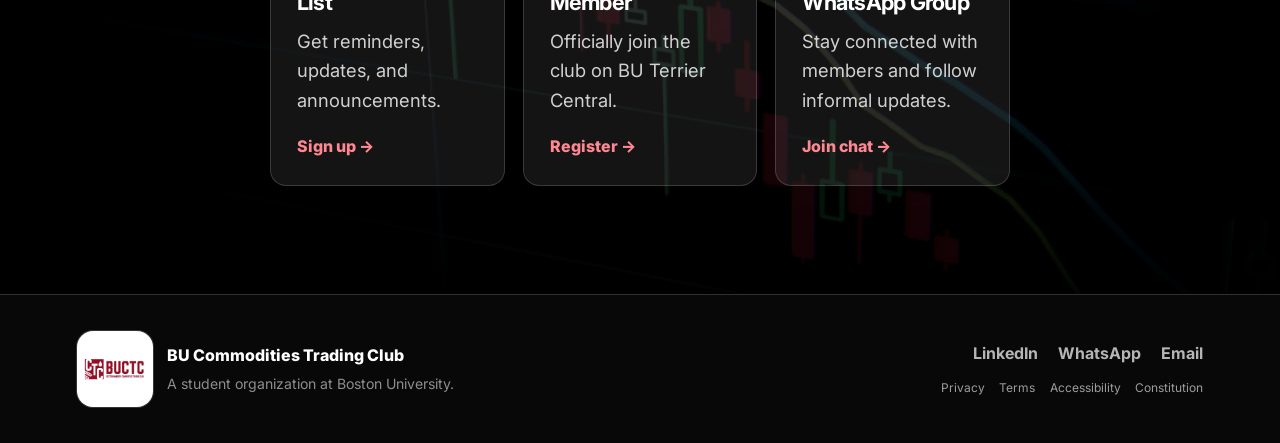
==== commit a155397f: "made website up to date 11/10" ====
--- a/index.html
+++ b/index.html
@@ -214,18 +214,18 @@
         <div class="container meeting-layout">
             <div>
                 <p class="eyebrow dark">Upcoming Meeting</p>
-                <h2>GPU Computing Market</h2>
+                <h2>Agricultural Market</h2>
             </div>
 
             <div class="meeting-details">
-                <p><strong>Date:</strong> Thursday, October 8, 2026</p>
+                <p><strong>Date:</strong> Thursday, Novemeber 12, 2026</p>
                 <p><strong>Time:</strong> 5:00 - 6:00pm</p>
                 <p><strong>Room:</strong> HAR310</p>
                 <p>
-                    <strong>Agenda:</strong> Learn about the economics of GPU 
-                    computing, including the major drivers of supply and demand, 
-                    the role of data centers and cloud providers, and how access 
-                    to high-performance computing is priced. 
+                    <strong>Agenda:</strong> Learn about agricultural markets and the factors 
+                    that make them particularly interesting to trade. Discuss how crops move 
+                    from producers to consumers, why harvest cycles and weather conditions matter 
+                    so much, and how global trade connects major producing and importing regions. 
                 </p>
             </div>
         </div>
@@ -284,7 +284,7 @@
                 <a href="privacy.html">Privacy</a>
                 <a href="terms.html">Terms</a>
                 <a href="accessibility.html">Accessibility</a>
-                <a href="constitution.pdf" target="_blank" rel="noopener">Constitution</a>
+                <a href="documents/club/constitution.pdf" target="_blank" rel="noopener">Constitution</a>
             </div>
         </div>
     </div>
--- a/style.css
+++ b/style.css
@@ -717,6 +717,15 @@
 
 /* Notes page */
 
+#meeting-list > .content-card[hidden],
+.meeting-toggle[hidden] {
+    display: none;
+}
+
+.meeting-toggle {
+    margin-top: 24px;
+}
+
 .content-list {
     display: grid;
     gap: 16px;
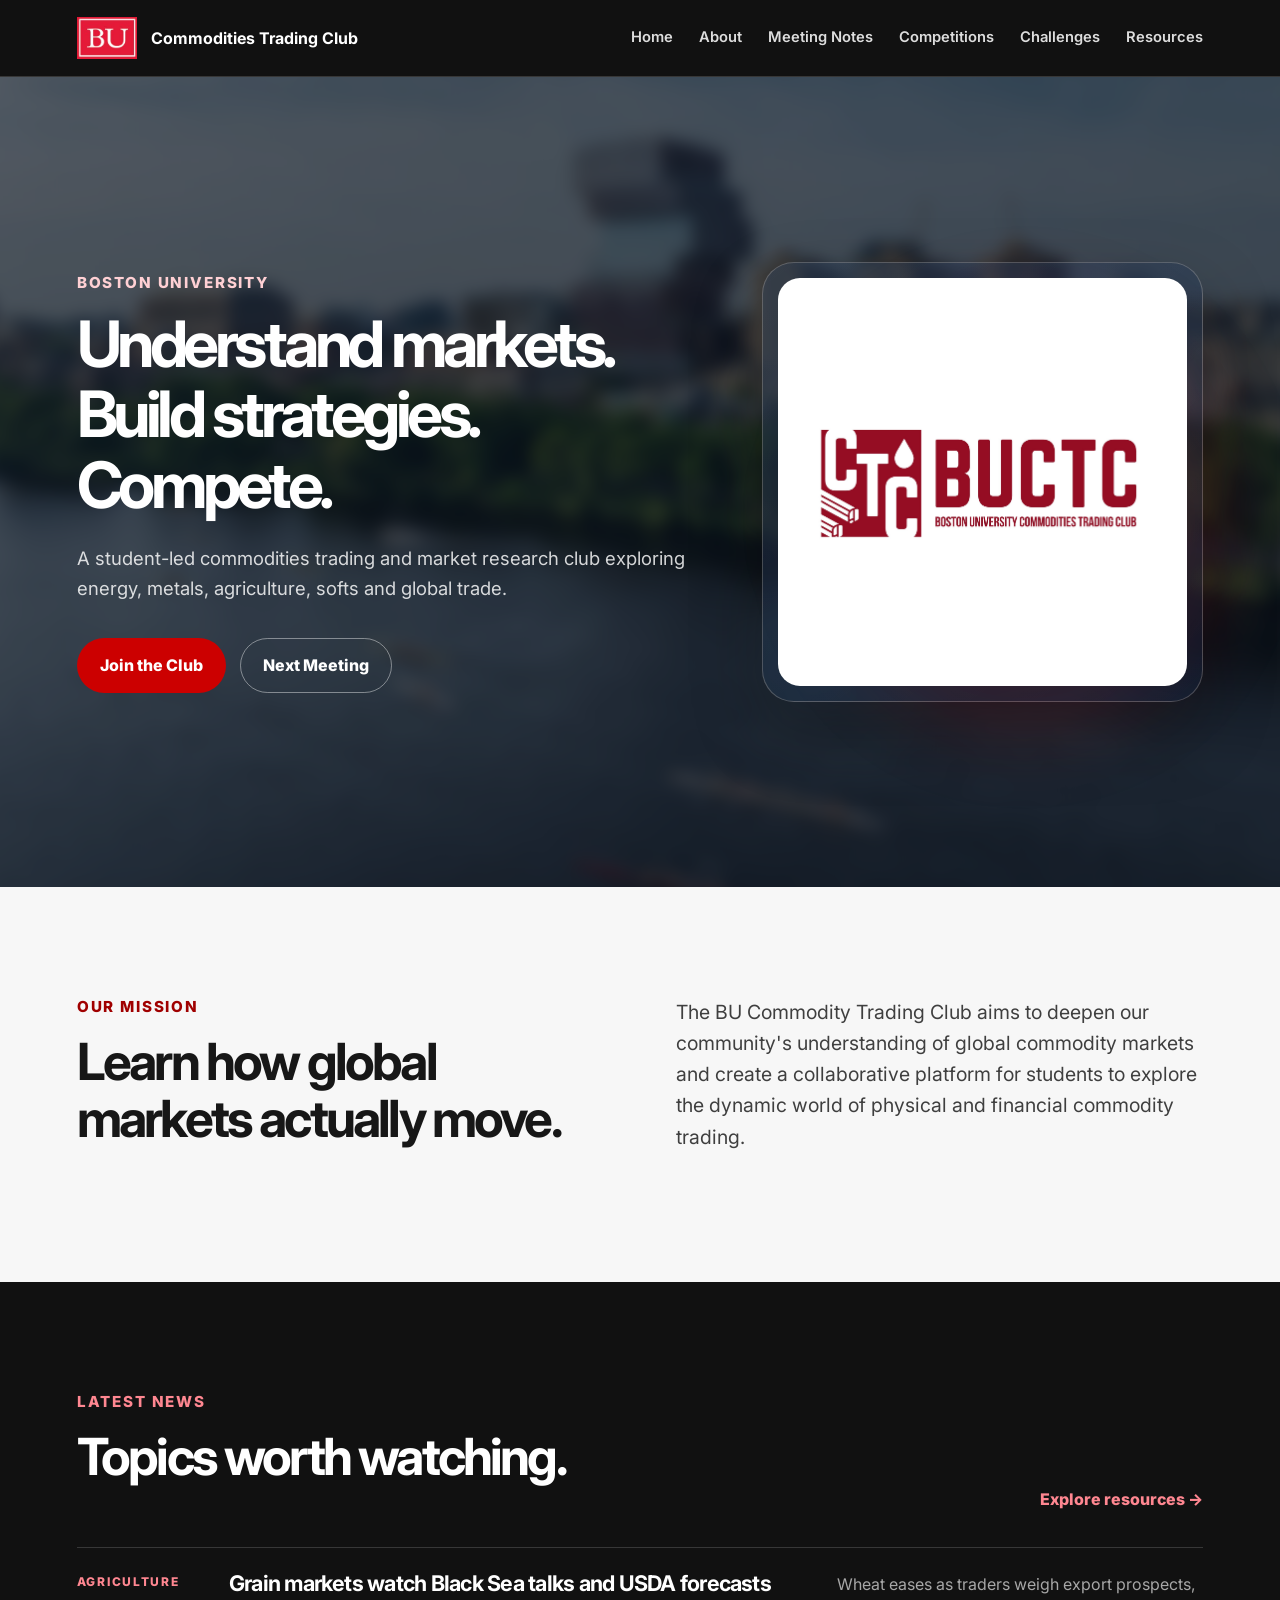
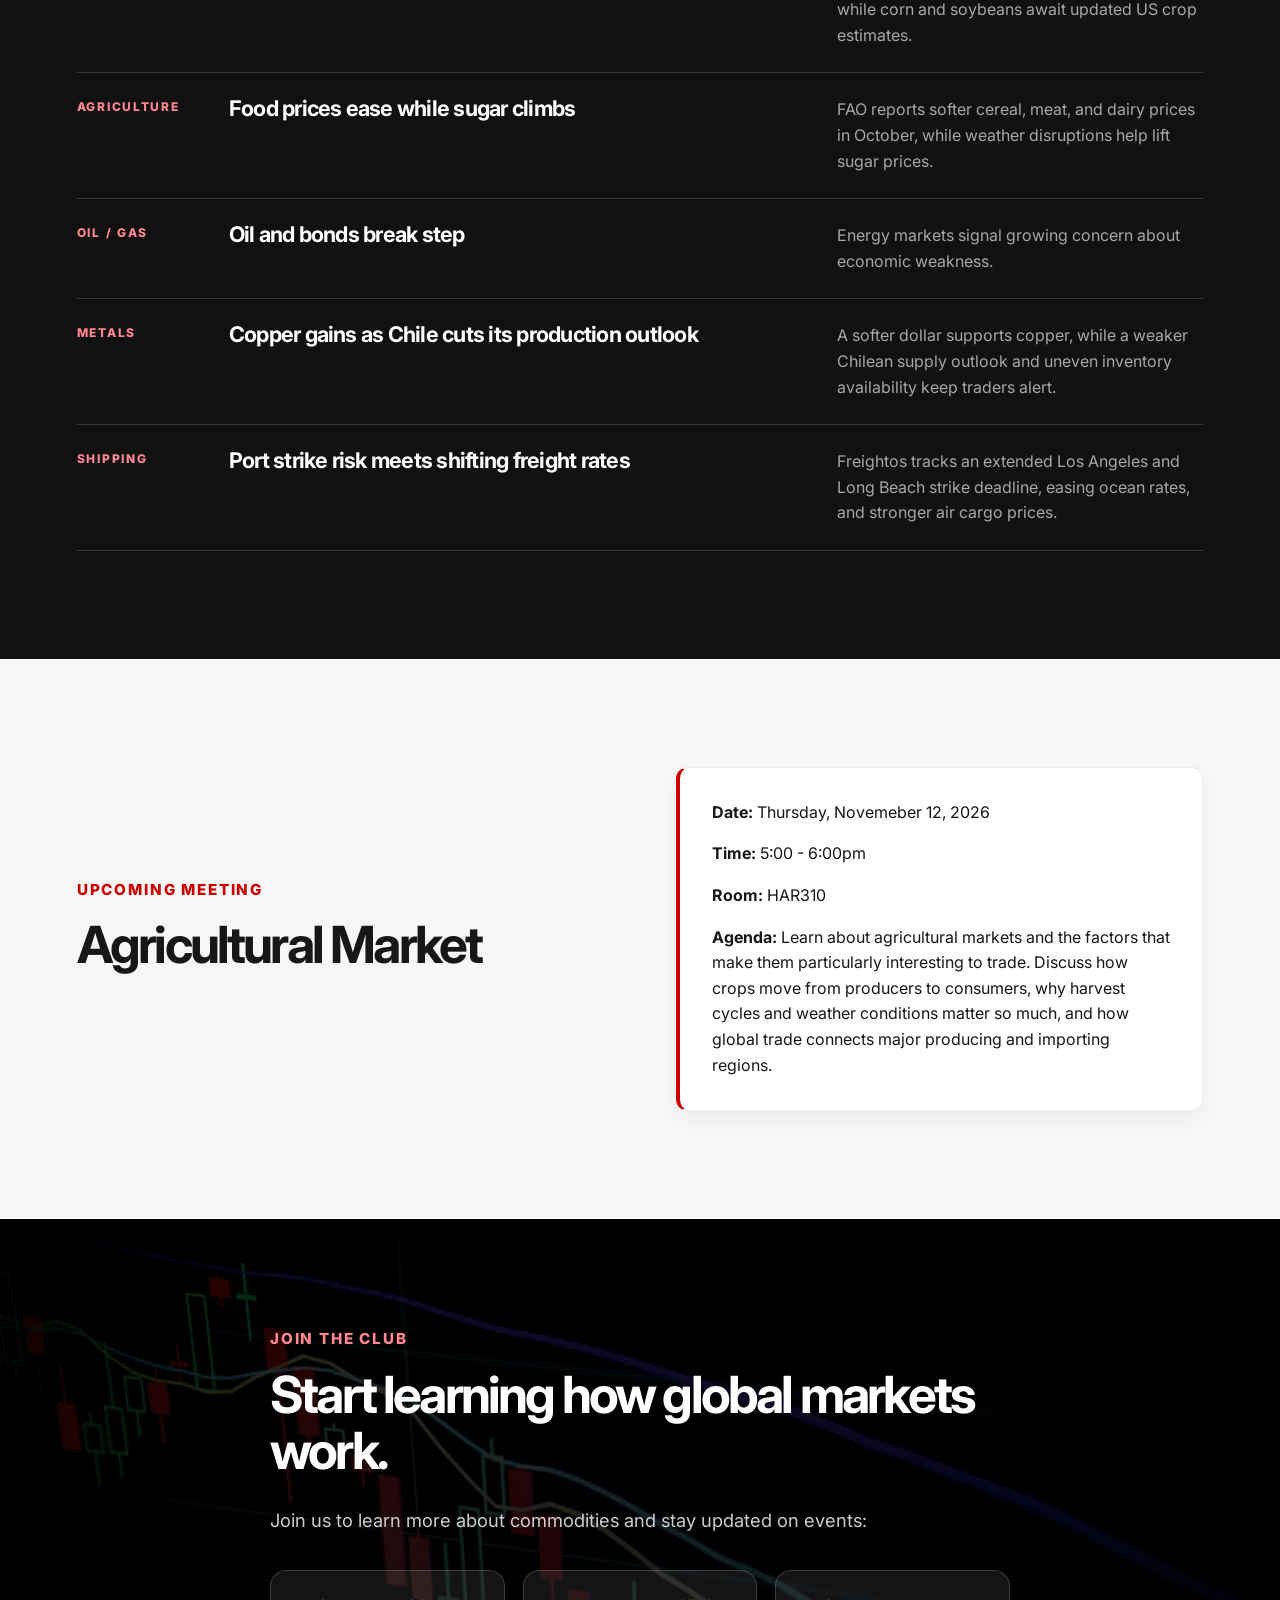
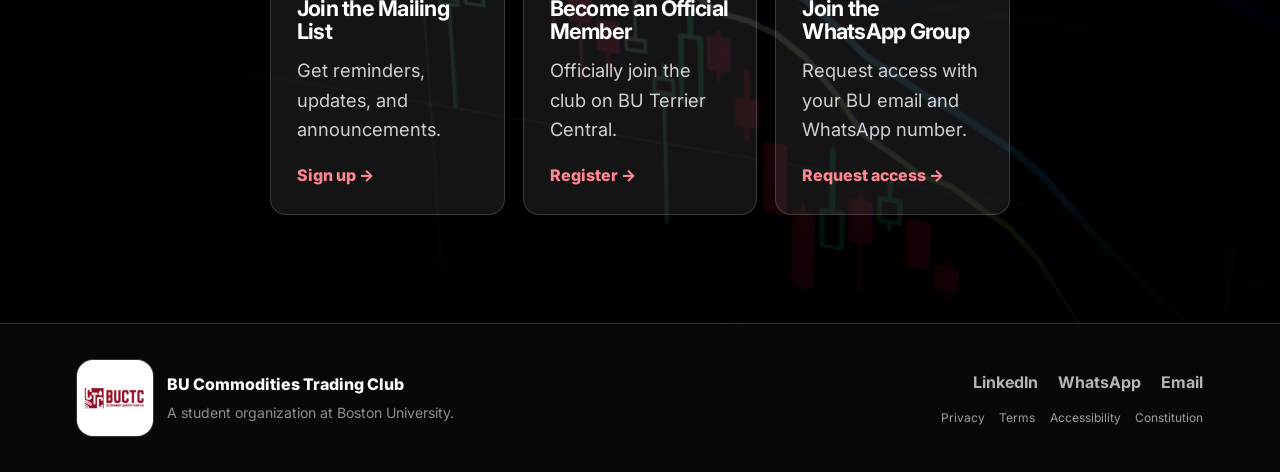
==== commit e459839a: "changed whatsapp signup; improved challenges page" ====
--- a/index.html
+++ b/index.html
@@ -135,75 +135,68 @@
             </div>
 
             <div class="news-list">
-                <article class="news-item challenge-news-item">
-                    <span>Copper</span>
-                    <h3>The Metal Powering AI and Electrification</h3>
-                    <p>
-                        Despite growing to one of the most important commodities,
-                        copper supply is still very sensitive.
-                    </p>
-                    <a class="news-link" href="challenges.html">
-                        See challenge →
-                    </a>
-                    <a
-                        class="mobile-news-item-overlay"
-                        href="challenges.html"
-                        aria-label="View the copper challenge"
-                    ></a>
-                </article>
-
-                <article class="news-item news-item-clickable">
-                    <span>Energy</span>
-                    <h3>Oil markets react to shifting supply expectations.</h3>
-                    <p>
-                        OPEC+ continues to increase production targets amid 
-                        uncertainty in global energy markets.
-                    </p>
-                    <a
-                        class="news-item-overlay"
-                        href="https://www.reuters.com/business/energy/opec-set-fourth-oil-quota-hike-since-hormuz-closure-sources-say-2026-06-07/"
-                        target="_blank"
-                        rel="noopener noreferrer"
-                        aria-label="Read the Reuters article about oil markets and OPEC+"
+                <article class="news-item news-item-clickable">
+                    <span>Agriculture</span>
+                    <h3>Grain markets watch Black Sea talks and USDA forecasts</h3>
+                    <p>Wheat eases as traders weigh export prospects, while corn and soybeans await updated US crop estimates.</p>
+                    <a
+                        class="news-item-overlay"
+                        href="https://www.brecorder.com/news/40448186/cbot-wheat-futures-drift-lower-soybean-and-corn-firm"
+                        target="_blank"
+                        rel="noopener noreferrer"
+                        aria-label="Read: Grain markets watch Black Sea talks and USDA forecasts"
+                    ></a>
+                </article>
+
+                <article class="news-item news-item-clickable">
+                    <span>Agriculture</span>
+                    <h3>Food prices ease while sugar climbs</h3>
+                    <p>FAO reports softer cereal, meat, and dairy prices in October, while weather disruptions help lift sugar prices.</p>
+                    <a
+                        class="news-item-overlay"
+                        href="https://www.fao.org/newsroom/detail/fao-food-price-index-edges-down-in-october-amid-subdued-demand/"
+                        target="_blank"
+                        rel="noopener noreferrer"
+                        aria-label="Read: Food prices ease while sugar climbs"
+                    ></a>
+                </article>
+
+                <article class="news-item news-item-clickable">
+                    <span>Oil / Gas</span>
+                    <h3>Oil and bonds break step</h3>
+                    <p>Energy markets signal growing concern about economic weakness.</p>
+                    <a
+                        class="news-item-overlay"
+                        href="https://www.axios.com/2026/11/09/oil-yields-inflation-growth"
+                        target="_blank"
+                        rel="noopener noreferrer"
+                        aria-label="Read: Oil and bonds break step"
                     ></a>
                 </article>
 
                 <article class="news-item news-item-clickable">
                     <span>Metals</span>
-                    <h3>Aluminium faces supply shocks</h3>
-                    <p>Aluminium supply shock revives long-idled Western smelters</p>
-                    <a
-                        class="news-item-overlay"
-                        href="https://www.reuters.com/commentary/reuters-open-interest/aluminium-supply-shock-revives-long-idled-western-smelters-2026-07-09/"
-                        target="_blank"
-                        rel="noopener noreferrer"
-                        aria-label="Read the Reuters article about aluminium supply shocks"
-                    ></a>
-                </article>
-
-                <article class="news-item news-item-clickable">
-                    <span>Agriculture</span>
-                    <h3>Beef exports drop drastically per reports</h3>
-                    <p>USDA lowers beef export sales by 90% amid growing doubts over data</p>
-                    <a
-                        class="news-item-overlay"
-                        href="https://www.reuters.com/business/usda-lowers-beef-export-sales-by-90-amid-growing-doubts-over-data-2026-07-09/"
-                        target="_blank"
-                        rel="noopener noreferrer"
-                        aria-label="Read the Reuters article about US beef export sales"
-                    ></a>
-                </article>
-
-                <article class="news-item news-item-clickable">
-                    <span>Geopolitics</span>
-                    <h3>Shipping routes remain important for global trade.</h3>
-                    <p>US seeks free Hormuz access from Iran as talks focus on strait</p>
-                    <a
-                        class="news-item-overlay"
-                        href="https://www.reuters.com/world/asia-pacific/trump-says-us-iran-agree-continue-talks-ceasefire-over-2026-07-11/"
-                        target="_blank"
-                        rel="noopener noreferrer"
-                        aria-label="Read the Reuters article about the Strait of Hormuz"
+                    <h3>Copper gains as Chile cuts its production outlook</h3>
+                    <p>A softer dollar supports copper, while a weaker Chilean supply outlook and uneven inventory availability keep traders alert.</p>
+                    <a
+                        class="news-item-overlay"
+                        href="https://www.brecorder.com/news/40447135/copper-rises-on-weaker-dollar"
+                        target="_blank"
+                        rel="noopener noreferrer"
+                        aria-label="Read: Copper gains as Chile cuts its production outlook"
+                    ></a>
+                </article>
+
+                <article class="news-item news-item-clickable">
+                    <span>Shipping</span>
+                    <h3>Port strike risk meets shifting freight rates</h3>
+                    <p>Freightos tracks an extended Los Angeles and Long Beach strike deadline, easing ocean rates, and stronger air cargo prices.</p>
+                    <a
+                        class="news-item-overlay"
+                        href="https://www.freightos.com/freight-resources/la-lb-strike-deadline-extended-dem-win-increasing-trade-uncertainty-november-10-2026-update/"
+                        target="_blank"
+                        rel="noopener noreferrer"
+                        aria-label="Read: Port strike risk meets shifting freight rates"
                     ></a>
                 </article>
             </div>
@@ -252,10 +245,10 @@
                     <span>Register →</span>
                 </a>
 
-                <a class="join-card" href="https://chat.whatsapp.com/Js0UxszstiD2Dkolu4axRU?mode=gi_t" target="_blank">
+                <a class="join-card" href="whatsapp.html">
                     <h3>Join the WhatsApp Group</h3>
-                    <p>Stay connected with members and follow informal updates.</p> 
-                    <span>Join chat →</span>
+                    <p>Request access with your BU email and WhatsApp number.</p>
+                    <span>Request access →</span>
                 </a>
             </div>
         </div>
@@ -276,7 +269,7 @@
         <div class="footer-nav">
             <div class="footer-links">
                 <a href="https://www.linkedin.com/company/bu-commodities-trading-club/posts/?feedView=all" target="_blank" rel="noopener">LinkedIn</a>
-                <a href="https://chat.whatsapp.com/Js0UxszstiD2Dkolu4axRU?mode=gi_t">WhatsApp</a>
+                <a href="whatsapp.html">WhatsApp</a>
                 <a href="mailto:bucommodities@gmail.com">Email</a>
             </div>
 
